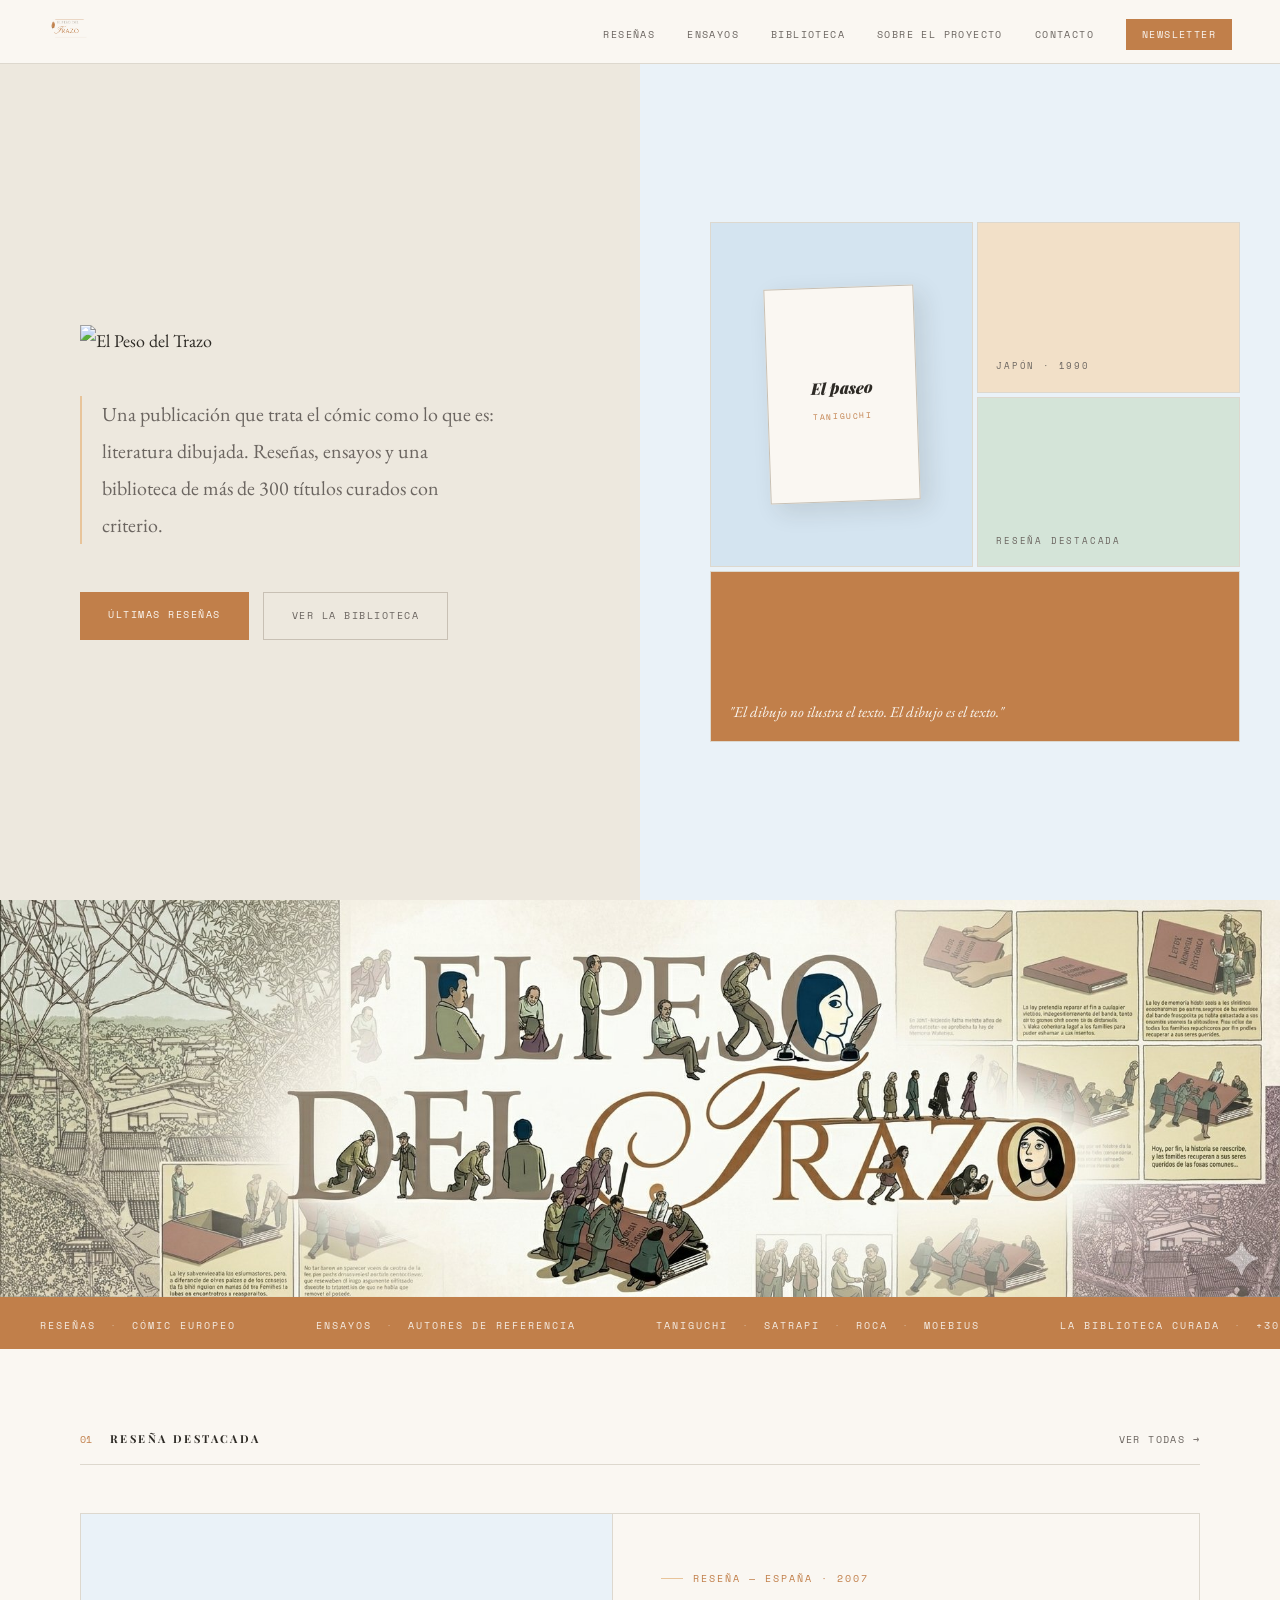
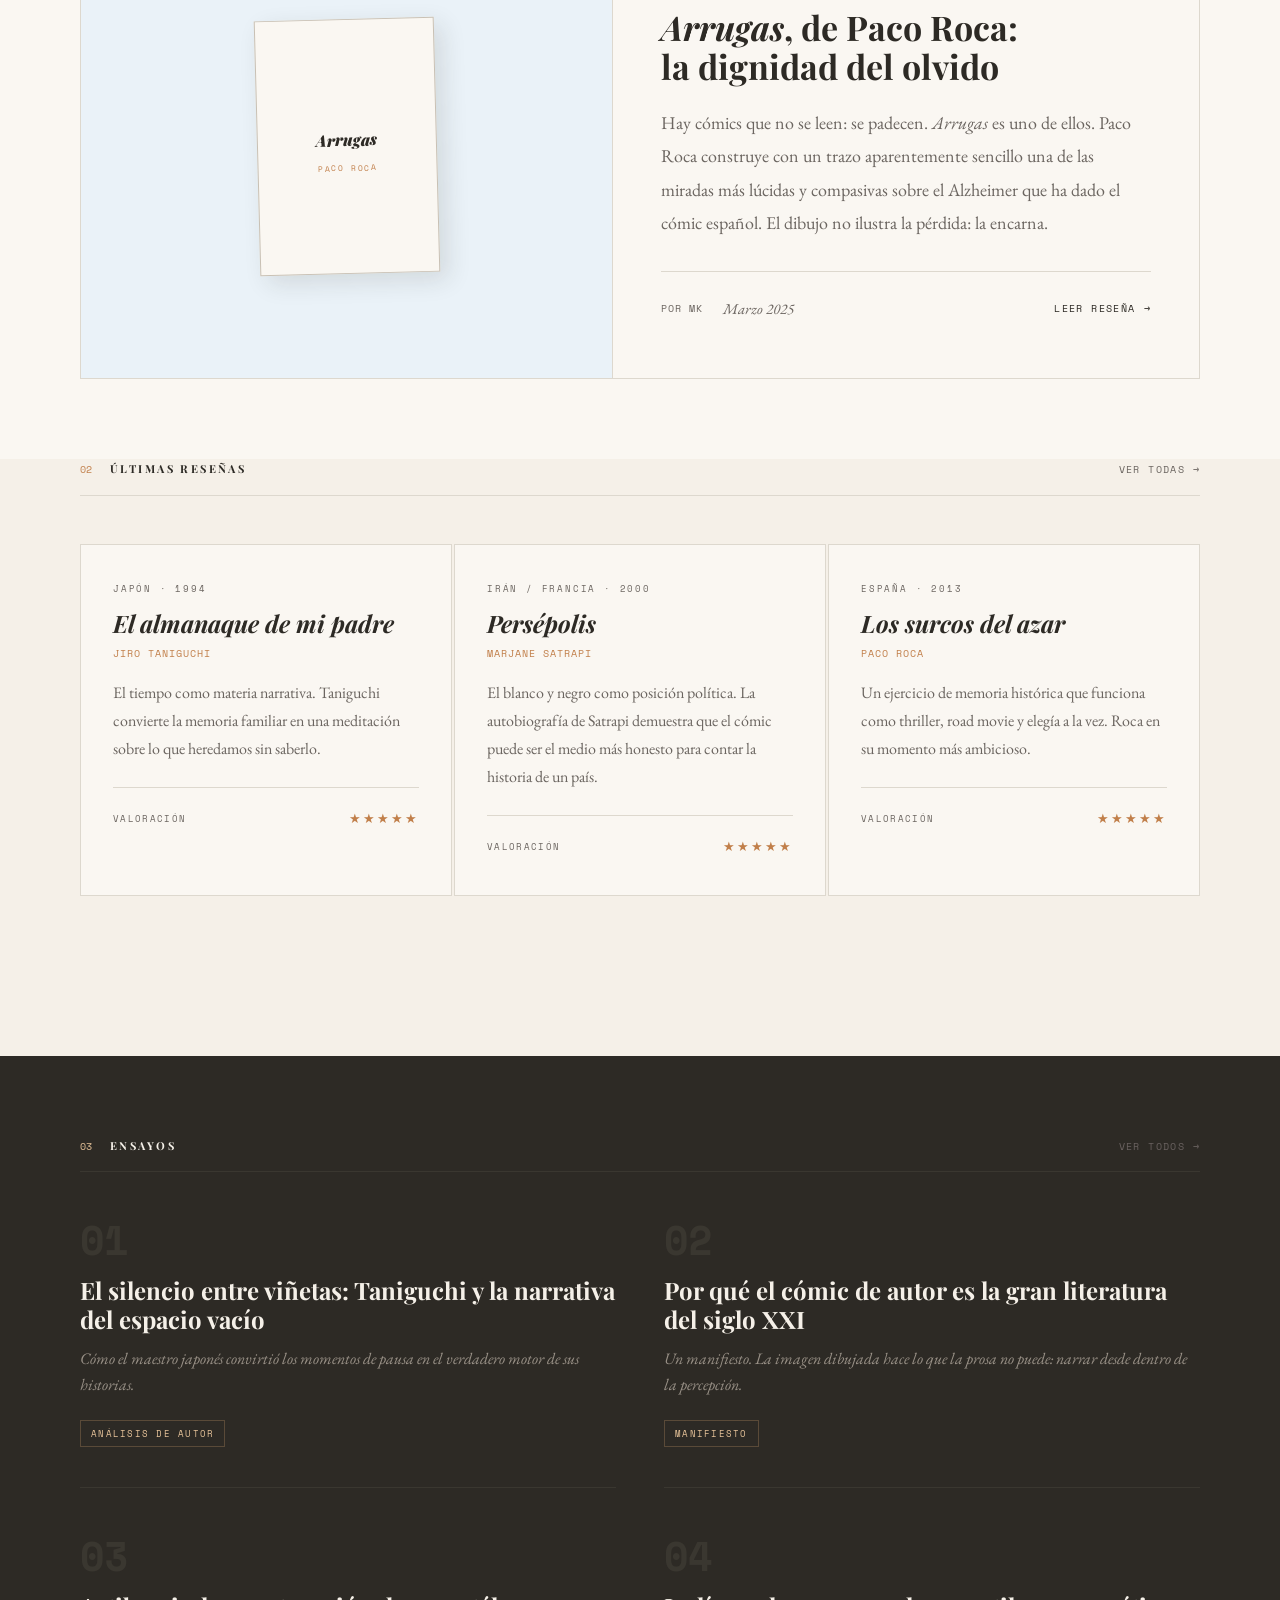
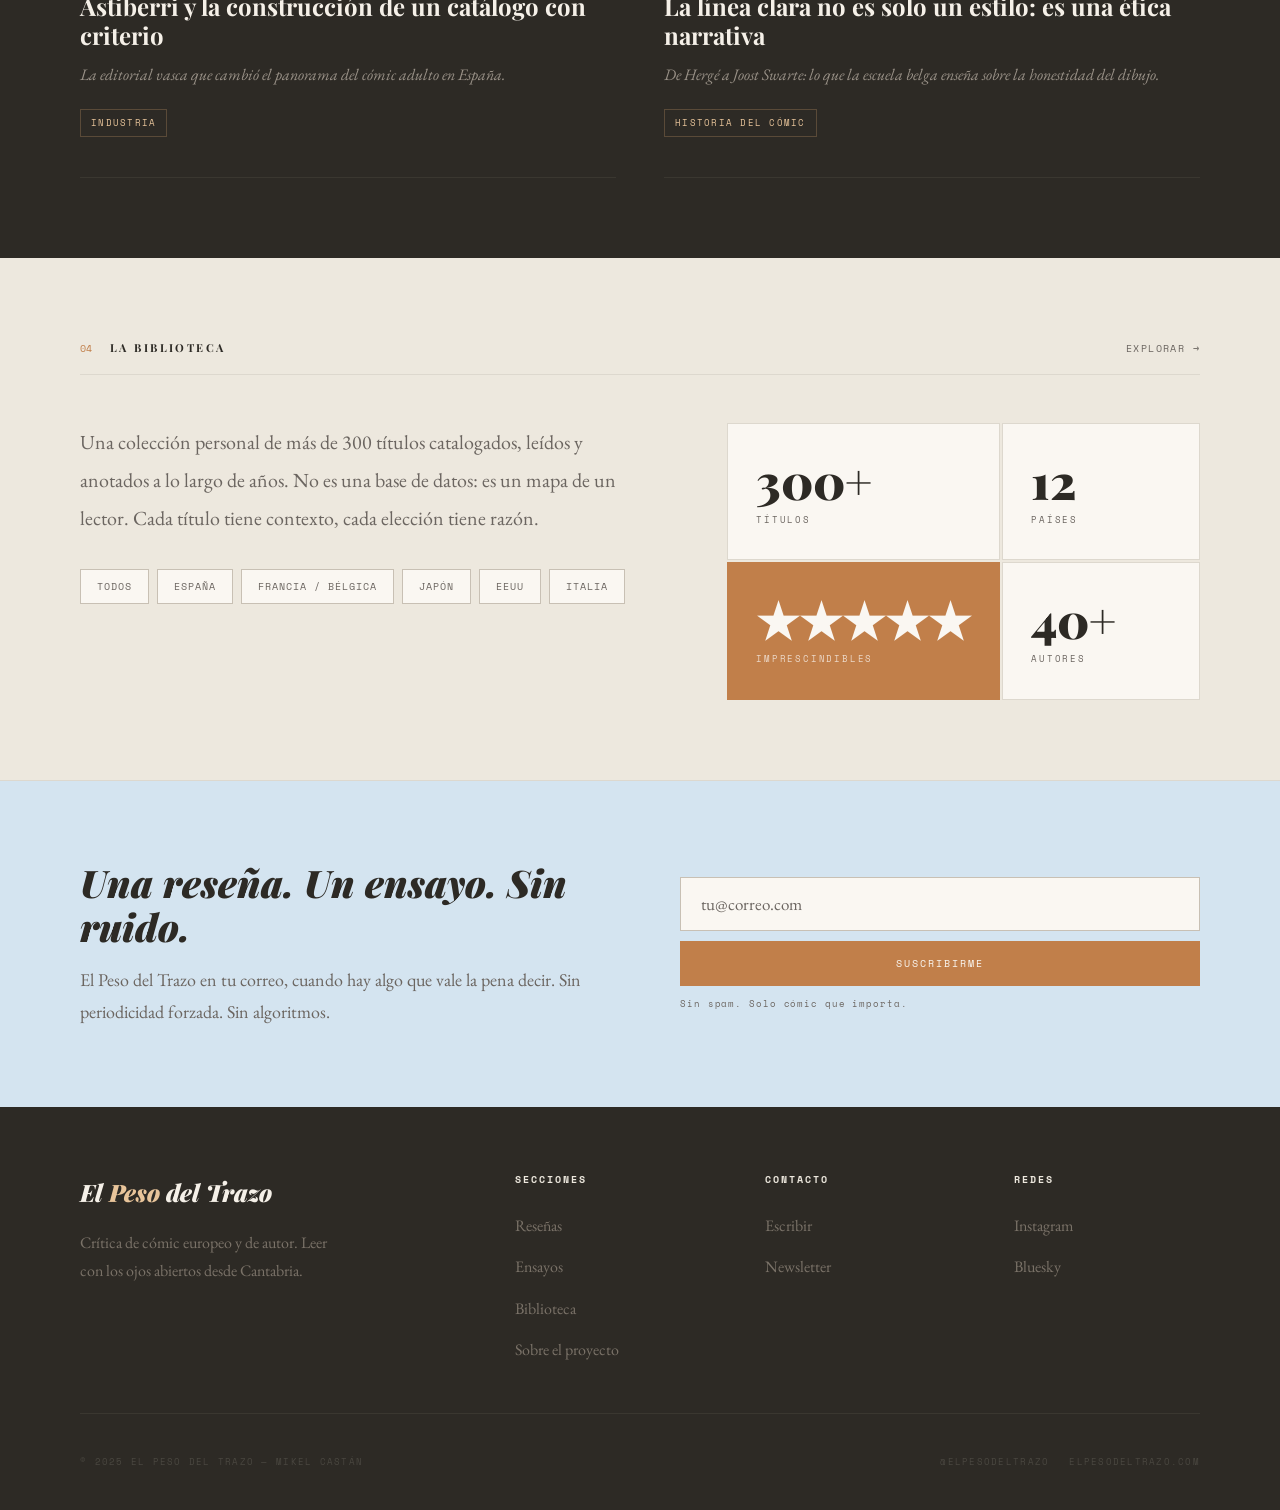
==== index.html @ f24b28ee "Update index.html" ====
<!DOCTYPE html>
<html lang="es">
<head>
<meta charset="UTF-8">
<meta name="viewport" content="width=device-width, initial-scale=1.0">
<meta name="description" content="Reseñas y ensayos sobre cómic europeo y de autor.">
<title>El Peso del Trazo — Crítica de cómic europeo y de autor</title>
<link rel="stylesheet" href="base.css">
<style>
  .hero { min-height:100vh; background:var(--fondo-alt); display:grid; grid-template-columns:1.1fr 1fr; padding-top:64px; position:relative; overflow:hidden; }
  .hero::after { content:''; position:absolute; top:0; right:0; width:50%; height:100%; background:var(--azul-palido); z-index:0; }
  .hero-left { display:flex; flex-direction:column; justify-content:center; padding:80px 64px 80px 80px; position:relative; z-index:2; }
  .hero-logo { max-width:480px; width:90%; margin-bottom:40px; display:block; }
  .hero-tagline { font-family:'EB Garamond',Georgia,serif; font-size:20px; color:var(--texto-suave); max-width:420px; line-height:1.85; border-left:2px solid var(--acento-claro); padding-left:20px; margin-bottom:48px; }
  .hero-cta { display:flex; gap:14px; flex-wrap:wrap; }
  .hero-right { position:relative; z-index:1; display:flex; align-items:center; justify-content:center; padding:60px 40px; }
  .comic-grid { display:grid; grid-template-columns:1fr 1fr; grid-template-rows:1fr 1fr 1fr; gap:4px; width:100%; height:100%; max-height:520px; }
  .panel { background:var(--crema); border:1px solid var(--borde); display:flex; align-items:flex-end; padding:18px; overflow:hidden; }
  .panel:nth-child(1) { grid-row:span 2; background:var(--azul-claro); display:flex; align-items:center; justify-content:center; }
  .panel:nth-child(2) { background:#f2e0c8; }
  .panel:nth-child(3) { background:#d4e4d8; }
  .panel:nth-child(4) { grid-column:span 2; background:var(--acento); }
  .panel-label { font-family:'Space Mono',monospace; font-size:9px; letter-spacing:0.2em; text-transform:uppercase; color:var(--texto-suave); }
  .panel-quote { font-family:'EB Garamond',serif; font-size:15px; font-style:italic; color:var(--crema); line-height:1.5; }
  .cover-mockup { width:150px; height:215px; background:var(--crema); border:1px solid var(--borde-fuerte); display:flex; flex-direction:column; align-items:center; justify-content:center; box-shadow:8px 8px 24px rgba(45,42,37,0.12); transform:rotate(-2deg); }
  .cover-title-mock { font-family:'Playfair Display',serif; font-size:16px; font-weight:900; font-style:italic; color:var(--texto); text-align:center; padding:12px; line-height:1.2; }
  .cover-author-mock { font-family:'Space Mono',monospace; font-size:8px; letter-spacing:0.2em; text-transform:uppercase; color:var(--acento); }
  .ticker { background:var(--acento); padding:10px 0; overflow:hidden; white-space:nowrap; }
  .ticker-inner { display:inline-flex; animation:ticker 30s linear infinite; }
  .ticker-item { font-family:'Space Mono',monospace; font-size:10px; letter-spacing:0.2em; text-transform:uppercase; color:var(--crema); padding:0 40px; opacity:0.92; }
  .ticker-sep { color:rgba(255,255,255,0.45); padding:0 6px; }
  @keyframes ticker { from{transform:translateX(0)} to{transform:translateX(-50%)} }
  .featured { background:var(--crema); padding:80px; }
  .section-header { display:flex; align-items:baseline; gap:18px; margin-bottom:48px; border-bottom:1px solid var(--borde); padding-bottom:16px; }
  .section-title { font-family:'Playfair Display',Georgia,serif; font-size:11px; font-weight:700; letter-spacing:0.22em; text-transform:uppercase; color:var(--texto); }
  .section-number { font-family:'Space Mono',monospace; font-size:10px; color:var(--acento); }
  .section-ver-todo { margin-left:auto; font-family:'Space Mono',monospace; font-size:10px; letter-spacing:0.14em; text-transform:uppercase; color:var(--texto-suave); text-decoration:none; transition:color 0.2s; }
  .section-ver-todo:hover { color:var(--acento); }
  .featured-article { display:grid; grid-template-columns:1fr 1.1fr; border:1px solid var(--borde); }
  .featured-image { background:var(--azul-palido); min-height:440px; display:flex; align-items:center; justify-content:center; border-right:1px solid var(--borde); }
  .featured-content { padding:56px 48px; display:flex; flex-direction:column; justify-content:center; }
  .article-category { font-family:'Space Mono',monospace; font-size:10px; letter-spacing:0.2em; text-transform:uppercase; color:var(--acento); margin-bottom:20px; display:flex; align-items:center; gap:10px; }
  .article-category::before { content:''; display:block; width:22px; height:1px; background:var(--acento-claro); }
  .article-title { font-family:'Playfair Display',Georgia,serif; font-size:34px; font-weight:700; line-height:1.15; color:var(--texto); margin-bottom:20px; }
  .article-title em { font-style:italic; }
  .article-excerpt { font-family:'EB Garamond',Georgia,serif; font-size:18px; line-height:1.85; color:var(--texto-suave); margin-bottom:32px; }
  .article-meta { display:flex; align-items:center; gap:20px; padding-top:24px; border-top:1px solid var(--borde); }
  .article-meta-author { font-family:'Space Mono',monospace; font-size:10px; letter-spacing:0.1em; text-transform:uppercase; color:var(--texto-suave); }
  .article-meta-date { font-family:'EB Garamond',Georgia,serif; font-size:15px; font-style:italic; color:var(--texto-suave); }
  .read-link { margin-left:auto; font-family:'Space Mono',monospace; font-size:10px; letter-spacing:0.14em; text-transform:uppercase; color:var(--texto); text-decoration:none; display:flex; align-items:center; gap:8px; transition:gap 0.2s,color 0.2s; }
  .read-link:hover { gap:14px; color:var(--acento); }
  .read-link::after { content:'→'; }
  .ultimas { background:var(--fondo); padding:0 80px 80px; }
  .resenas-grid { display:grid; grid-template-columns:repeat(3,1fr); gap:2px; }
  .resena-card { background:var(--crema); padding:36px 32px; text-decoration:none; color:inherit; display:block; border:1px solid var(--borde); transition:background 0.2s; position:relative; }
  .resena-card:hover { background:var(--azul-palido); }
  .resena-card::after { content:'→'; position:absolute; top:36px; right:32px; font-size:18px; color:var(--acento); opacity:0; transition:opacity 0.2s,transform 0.2s; transform:translateX(-4px); }
  .resena-card:hover::after { opacity:1; transform:translateX(0); }
  .resena-pais { font-family:'Space Mono',monospace; font-size:9px; letter-spacing:0.2em; text-transform:uppercase; color:var(--texto-suave); margin-bottom:12px; }
  .resena-titulo { font-family:'Playfair Display',Georgia,serif; font-size:24px; font-weight:700; font-style:italic; line-height:1.2; color:var(--texto); margin-bottom:8px; }
  .resena-autor { font-family:'Space Mono',monospace; font-size:10px; letter-spacing:0.1em; color:var(--acento); text-transform:uppercase; margin-bottom:16px; }
  .resena-extracto { font-family:'EB Garamond',Georgia,serif; font-size:16px; line-height:1.75; color:var(--texto-suave); margin-bottom:24px; }
  .resena-footer { display:flex; align-items:center; justify-content:space-between; padding-top:20px; border-top:1px solid var(--borde); }
  .resena-valoracion { font-family:'Space Mono',monospace; font-size:9px; letter-spacing:0.15em; text-transform:uppercase; color:var(--texto-suave); }
  .resena-stars { color:var(--acento); font-size:13px; letter-spacing:2px; }
  .ensayos-home { background:var(--fondo-oscuro); padding:80px; }
  .ensayos-home .section-title { color:var(--fondo); }
  .ensayos-home .section-number { color:var(--acento-claro); }
  .ensayos-home .section-header { border-color:#3a3730; }
  .ensayos-home .section-ver-todo { color:#6a6260; }
  .ensayos-home .section-ver-todo:hover { color:var(--acento-claro); }
  .ensayos-home-list { display:grid; grid-template-columns:1fr 1fr; gap:48px; }
  .ensayo-home-item { padding-bottom:40px; border-bottom:1px solid #3a3730; text-decoration:none; display:block; transition:border-color 0.2s; }
  .ensayo-home-item:hover { border-color:var(--acento-claro); }
  .ensayo-home-num { font-family:'Space Mono',monospace; font-size:40px; font-weight:700; color:#3a3730; line-height:1; margin-bottom:16px; }
  .ensayo-home-titulo { font-family:'Playfair Display',Georgia,serif; font-size:24px; font-weight:700; line-height:1.2; color:var(--fondo); margin-bottom:12px; }
  .ensayo-home-subtitulo { font-family:'EB Garamond',Georgia,serif; font-size:16px; font-style:italic; color:#9a9288; line-height:1.65; margin-bottom:16px; }
  .ensayo-home-tag { font-family:'Space Mono',monospace; font-size:9px; letter-spacing:0.14em; text-transform:uppercase; color:var(--acento-claro); padding:5px 10px; border:1px solid #5a4a38; display:inline-block; }
  .biblioteca-home { background:var(--fondo-alt); padding:80px; }
  .biblioteca-home-grid { display:grid; grid-template-columns:1.2fr 1fr; gap:80px; align-items:start; }
  .biblioteca-home-texto { font-size:20px; line-height:1.9; color:var(--texto-suave); margin-bottom:32px; }
  .stats-grid { display:grid; grid-template-columns:1fr 1fr; gap:2px; }
  .stat-box { background:var(--crema); border:1px solid var(--borde); padding:32px 28px; }
  .stat-box.acento { background:var(--acento); border-color:var(--acento); }
  .stat-num { font-family:'Playfair Display',Georgia,serif; font-size:48px; font-weight:900; line-height:1; color:var(--texto); margin-bottom:8px; }
  .stat-box.acento .stat-num { color:var(--crema); }
  .stat-label { font-family:'Space Mono',monospace; font-size:9px; letter-spacing:0.2em; text-transform:uppercase; color:var(--texto-suave); }
  .stat-box.acento .stat-label { color:rgba(255,255,255,0.7); }
  .paises-list { display:flex; flex-wrap:wrap; gap:8px; margin-top:28px; }
  .pais-tag { font-family:'Space Mono',monospace; font-size:10px; letter-spacing:0.1em; text-transform:uppercase; padding:8px 16px; border:1px solid var(--borde-fuerte); color:var(--texto-suave); background:var(--crema); text-decoration:none; transition:all 0.2s; }
  .pais-tag:hover { background:var(--acento); color:var(--crema); border-color:var(--acento); }
  .newsletter { background:var(--azul-claro); padding:80px; display:grid; grid-template-columns:1fr 1fr; align-items:center; gap:80px; border-top:1px solid var(--borde); }
  .newsletter-text h2 { font-family:'Playfair Display',Georgia,serif; font-size:38px; font-weight:900; font-style:italic; color:var(--texto); line-height:1.15; margin-bottom:16px; }
  .newsletter-text p { font-family:'EB Garamond',Georgia,serif; font-size:18px; color:var(--texto-suave); line-height:1.75; }
  .newsletter-form { display:flex; flex-direction:column; gap:10px; }
  .newsletter-form input { font-family:'EB Garamond',Georgia,serif; font-size:17px; padding:15px 20px; background:var(--crema); border:1px solid var(--borde-fuerte); color:var(--texto); outline:none; transition:border-color 0.2s; }
  .newsletter-form input::placeholder { color:var(--texto-suave); }
  .newsletter-form input:focus { border-color:var(--acento); }
  .newsletter-form button { font-family:'Space Mono',monospace; font-size:10px; letter-spacing:0.2em; text-transform:uppercase; padding:15px; background:var(--acento); color:var(--crema); border:none; cursor:pointer; transition:background 0.2s; }
  .newsletter-form button:hover { background:#a86c38; }
  .newsletter-nota { font-family:'Space Mono',monospace; font-size:9px; letter-spacing:0.1em; color:var(--texto-suave); }
  @keyframes fadeUp { from{opacity:0;transform:translateY(20px)} to{opacity:1;transform:translateY(0)} }
  .hero-left > * { animation:fadeUp 0.7s ease forwards; opacity:0; }
  .hero-left > *:nth-child(1) { animation-delay:0.1s; }
  .hero-left > *:nth-child(2) { animation-delay:0.3s; }
  .hero-left > *:nth-child(3) { animation-delay:0.5s; }
  @media(max-width:900px) {
    .hero{grid-template-columns:1fr} .hero::after{display:none} .hero-right{display:none}
    .hero-left{padding:60px 24px} .featured{padding:48px 24px}
    .featured-article{grid-template-columns:1fr} .ultimas{padding:0 24px 64px}
    .resenas-grid{grid-template-columns:1fr} .ensayos-home{padding:64px 24px}
    .ensayos-home-list{grid-template-columns:1fr;gap:32px} .biblioteca-home{padding:64px 24px}
    .biblioteca-home-grid{grid-template-columns:1fr;gap:40px}
    .newsletter{grid-template-columns:1fr;padding:48px 24px;gap:40px}
  }
</style>
</head>
<body>

<nav>
  <a href="index.html" class="nav-logo"><img src="logo.png" alt="El Peso del Trazo"></a>
  <ul class="nav-links">
    <li><a href="resenas.html">Reseñas</a></li>
    <li><a href="ensayos.html">Ensayos</a></li>
    <li><a href="biblioteca.html">Biblioteca</a></li>
    <li><a href="sobre.html">Sobre el proyecto</a></li>
    <li><a href="contacto.html">Contacto</a></li>
    <li><a href="newsletter.html" class="nav-cta">Newsletter</a></li>
  </ul>
</nav>

<section class="hero">
  <div class="hero-left">
    <img src="logo_fondooscuro.png" alt="El Peso del Trazo" class="hero-logo">
    <p class="hero-tagline">Una publicación que trata el cómic como lo que es: literatura dibujada. Reseñas, ensayos y una biblioteca de más de 300 títulos curados con criterio.</p>
    <div class="hero-cta">
      <a href="resenas.html" class="btn-primary">Últimas reseñas</a>
      <a href="biblioteca.html" class="btn-secondary">Ver la biblioteca</a>
    </div>
  </div>
  <div class="hero-right">
    <div class="comic-grid">
      <div class="panel"><div class="cover-mockup"><div class="cover-title-mock">El paseo</div><div class="cover-author-mock">Taniguchi</div></div></div>
      <div class="panel"><div class="panel-label">Japón · 1990</div></div>
      <div class="panel"><div class="panel-label">Reseña destacada</div></div>
      <div class="panel"><div class="panel-quote">"El dibujo no ilustra el texto. El dibujo es el texto."</div></div>
    </div>
  </div>
</section>

<!-- BANNER PANORÁMICO -->
<div class="banner-global">
  <img src="banner.png" alt="El Peso del Trazo — Cómic europeo y de autor">
</div>

<div class="ticker">
  <div class="ticker-inner">
    <span class="ticker-item">Reseñas <span class="ticker-sep">·</span> Cómic europeo</span>
    <span class="ticker-item">Ensayos <span class="ticker-sep">·</span> Autores de referencia</span>
    <span class="ticker-item">Taniguchi <span class="ticker-sep">·</span> Satrapi <span class="ticker-sep">·</span> Roca <span class="ticker-sep">·</span> Moebius</span>
    <span class="ticker-item">La biblioteca curada <span class="ticker-sep">·</span> +300 títulos</span>
    <span class="ticker-item">Reseñas <span class="ticker-sep">·</span> Cómic europeo</span>
    <span class="ticker-item">Ensayos <span class="ticker-sep">·</span> Autores de referencia</span>
    <span class="ticker-item">Taniguchi <span class="ticker-sep">·</span> Satrapi <span class="ticker-sep">·</span> Roca <span class="ticker-sep">·</span> Moebius</span>
    <span class="ticker-item">La biblioteca curada <span class="ticker-sep">·</span> +300 títulos</span>
  </div>
</div>

<section class="featured">
  <div class="section-header">
    <span class="section-number">01</span>
    <h2 class="section-title">Reseña destacada</h2>
    <a href="resenas.html" class="section-ver-todo">Ver todas →</a>
  </div>
  <div class="featured-article">
    <div class="featured-image">
      <div class="cover-mockup" style="width:180px;height:255px;transform:rotate(-1.5deg)">
        <div class="cover-title-mock">Arrugas</div>
        <div class="cover-author-mock">Paco Roca</div>
      </div>
    </div>
    <div class="featured-content">
      <div class="article-category">Reseña — España · 2007</div>
      <h2 class="article-title"><em>Arrugas</em>, de Paco Roca:<br>la dignidad del olvido</h2>
      <p class="article-excerpt">Hay cómics que no se leen: se padecen. <em>Arrugas</em> es uno de ellos. Paco Roca construye con un trazo aparentemente sencillo una de las miradas más lúcidas y compasivas sobre el Alzheimer que ha dado el cómic español. El dibujo no ilustra la pérdida: la encarna.</p>
      <div class="article-meta">
        <span class="article-meta-author">Por MK</span>
        <span class="article-meta-date">Marzo 2025</span>
        <a href="resena-arrugas.html" class="read-link">Leer reseña</a>
      </div>
    </div>
  </div>
</section>

<section class="ultimas">
  <div class="section-header">
    <span class="section-number">02</span>
    <h2 class="section-title">Últimas reseñas</h2>
    <a href="resenas.html" class="section-ver-todo">Ver todas →</a>
  </div>
  <div class="resenas-grid">
    <a href="resenas.html" class="resena-card">
      <div class="resena-pais">Japón · 1994</div>
      <h3 class="resena-titulo">El almanaque de mi padre</h3>
      <div class="resena-autor">Jiro Taniguchi</div>
      <p class="resena-extracto">El tiempo como materia narrativa. Taniguchi convierte la memoria familiar en una meditación sobre lo que heredamos sin saberlo.</p>
      <div class="resena-footer"><span class="resena-valoracion">Valoración</span><span class="resena-stars">★★★★★</span></div>
    </a>
    <a href="resenas.html" class="resena-card">
      <div class="resena-pais">Irán / Francia · 2000</div>
      <h3 class="resena-titulo">Persépolis</h3>
      <div class="resena-autor">Marjane Satrapi</div>
      <p class="resena-extracto">El blanco y negro como posición política. La autobiografía de Satrapi demuestra que el cómic puede ser el medio más honesto para contar la historia de un país.</p>
      <div class="resena-footer"><span class="resena-valoracion">Valoración</span><span class="resena-stars">★★★★★</span></div>
    </a>
    <a href="resenas.html" class="resena-card">
      <div class="resena-pais">España · 2013</div>
      <h3 class="resena-titulo">Los surcos del azar</h3>
      <div class="resena-autor">Paco Roca</div>
      <p class="resena-extracto">Un ejercicio de memoria histórica que funciona como thriller, road movie y elegía a la vez. Roca en su momento más ambicioso.</p>
      <div class="resena-footer"><span class="resena-valoracion">Valoración</span><span class="resena-stars">★★★★★</span></div>
    </a>
  </div>
</section>

<section class="ensayos-home">
  <div class="section-header">
    <span class="section-number">03</span>
    <h2 class="section-title">Ensayos</h2>
    <a href="ensayos.html" class="section-ver-todo">Ver todos →</a>
  </div>
  <div class="ensayos-home-list">
    <a href="ensayos.html" class="ensayo-home-item">
      <div class="ensayo-home-num">01</div>
      <h3 class="ensayo-home-titulo">El silencio entre viñetas: Taniguchi y la narrativa del espacio vacío</h3>
      <p class="ensayo-home-subtitulo">Cómo el maestro japonés convirtió los momentos de pausa en el verdadero motor de sus historias.</p>
      <span class="ensayo-home-tag">Análisis de autor</span>
    </a>
    <a href="ensayos.html" class="ensayo-home-item">
      <div class="ensayo-home-num">02</div>
      <h3 class="ensayo-home-titulo">Por qué el cómic de autor es la gran literatura del siglo XXI</h3>
      <p class="ensayo-home-subtitulo">Un manifiesto. La imagen dibujada hace lo que la prosa no puede: narrar desde dentro de la percepción.</p>
      <span class="ensayo-home-tag">Manifiesto</span>
    </a>
    <a href="ensayos.html" class="ensayo-home-item">
      <div class="ensayo-home-num">03</div>
      <h3 class="ensayo-home-titulo">Astiberri y la construcción de un catálogo con criterio</h3>
      <p class="ensayo-home-subtitulo">La editorial vasca que cambió el panorama del cómic adulto en España.</p>
      <span class="ensayo-home-tag">Industria</span>
    </a>
    <a href="ensayos.html" class="ensayo-home-item">
      <div class="ensayo-home-num">04</div>
      <h3 class="ensayo-home-titulo">La línea clara no es solo un estilo: es una ética narrativa</h3>
      <p class="ensayo-home-subtitulo">De Hergé a Joost Swarte: lo que la escuela belga enseña sobre la honestidad del dibujo.</p>
      <span class="ensayo-home-tag">Historia del cómic</span>
    </a>
  </div>
</section>

<section class="biblioteca-home">
  <div class="section-header">
    <span class="section-number">04</span>
    <h2 class="section-title">La Biblioteca</h2>
    <a href="biblioteca.html" class="section-ver-todo">Explorar →</a>
  </div>
  <div class="biblioteca-home-grid">
    <div>
      <p class="biblioteca-home-texto">Una colección personal de más de 300 títulos catalogados, leídos y anotados a lo largo de años. No es una base de datos: es un mapa de un lector. Cada título tiene contexto, cada elección tiene razón.</p>
      <div class="paises-list">
        <a href="biblioteca.html" class="pais-tag">Todos</a>
        <a href="biblioteca.html" class="pais-tag">España</a>
        <a href="biblioteca.html" class="pais-tag">Francia / Bélgica</a>
        <a href="biblioteca.html" class="pais-tag">Japón</a>
        <a href="biblioteca.html" class="pais-tag">EEUU</a>
        <a href="biblioteca.html" class="pais-tag">Italia</a>
      </div>
    </div>
    <div class="stats-grid">
      <div class="stat-box"><div class="stat-num">300+</div><div class="stat-label">Títulos</div></div>
      <div class="stat-box"><div class="stat-num">12</div><div class="stat-label">Países</div></div>
      <div class="stat-box acento"><div class="stat-num">★★★★★</div><div class="stat-label">Imprescindibles</div></div>
      <div class="stat-box"><div class="stat-num">40+</div><div class="stat-label">Autores</div></div>
    </div>
  </div>
</section>

<div class="newsletter">
  <div class="newsletter-text">
    <h2>Una reseña. Un ensayo. Sin ruido.</h2>
    <p>El Peso del Trazo en tu correo, cuando hay algo que vale la pena decir. Sin periodicidad forzada. Sin algoritmos.</p>
  </div>
  <div class="newsletter-form">
    <input type="email" placeholder="tu@correo.com">
    <button type="submit">Suscribirme</button>
    <span class="newsletter-nota">Sin spam. Solo cómic que importa.</span>
  </div>
</div>

<footer>
  <div class="footer-top">
    <div>
      <div class="footer-logo">El <span>Peso</span> del Trazo</div>
      <p class="footer-desc">Crítica de cómic europeo y de autor. Leer con los ojos abiertos desde Cantabria.</p>
    </div>
    <div class="footer-col">
      <h4>Secciones</h4>
      <ul>
        <li><a href="resenas.html">Reseñas</a></li>
        <li><a href="ensayos.html">Ensayos</a></li>
        <li><a href="biblioteca.html">Biblioteca</a></li>
        <li><a href="sobre.html">Sobre el proyecto</a></li>
      </ul>
    </div>
    <div class="footer-col">
      <h4>Contacto</h4>
      <ul>
        <li><a href="contacto.html">Escribir</a></li>
        <li><a href="newsletter.html">Newsletter</a></li>
      </ul>
    </div>
    <div class="footer-col">
      <h4>Redes</h4>
      <ul>
        <li><a href="#">Instagram</a></li>
        <li><a href="#">Bluesky</a></li>
      </ul>
    </div>
  </div>
  <div class="footer-bottom">
    <span class="footer-copy">© 2025 El Peso del Trazo — Mikel Castán</span>
    <div class="footer-redes">
      <a href="#">@elpesodeltrazo</a>
      <a href="#">elpesodeltrazo.com</a>
    </div>
  </div>
</footer>

<script>
  const obs = new IntersectionObserver(entries => {
    entries.forEach(e => { if(e.isIntersecting){e.target.style.opacity='1';e.target.style.transform='translateY(0)';} });
  }, {threshold:0.1});
  document.querySelectorAll('.resena-card,.ensayo-home-item,.stat-box').forEach(el => {
    el.style.opacity='0'; el.style.transform='translateY(14px)';
    el.style.transition='opacity 0.5s ease,transform 0.5s ease';
    obs.observe(el);
  });
</script>
</body>
</html>
---- base.css ----
/* ── BASE.CSS — El Peso del Trazo ── */
@import url('https://fonts.googleapis.com/css2?family=Playfair+Display:ital,wght@0,400;0,700;0,900;1,400;1,700&family=EB+Garamond:ital,wght@0,400;0,500;1,400&family=Space+Mono:wght@400;700&display=swap');

:root {
  --fondo:        #f5f0e8;
  --fondo-alt:    #ede8de;
  --fondo-oscuro: #2d2a25;
  --crema:        #faf7f2;
  --texto:        #2d2a25;
  --texto-suave:  #6b6560;
  --acento:       #c17f4a;
  --acento-claro: #e8c49a;
  --azul-palido:  #eaf2f8;
  --azul-claro:   #d4e4f0;
  --borde:        #ddd8ce;
  --borde-fuerte: #c8c0b4;
}

* { margin: 0; padding: 0; box-sizing: border-box; }
html { scroll-behavior: smooth; }

body {
  background: var(--fondo);
  color: var(--texto);
  font-family: 'EB Garamond', Georgia, serif;
  font-size: 18px;
  line-height: 1.75;
  overflow-x: hidden;
}

/* ── NAV ── */
nav {
  position: fixed;
  top: 0; left: 0; right: 0;
  z-index: 100;
  background: var(--crema);
  border-bottom: 1px solid var(--borde);
  display: flex;
  align-items: center;
  justify-content: space-between;
  padding: 0 48px;
  height: 64px;
}

.nav-logo img { height: 40px; display: block; }

.nav-links {
  display: flex;
  gap: 32px;
  list-style: none;
  align-items: center;
}

.nav-links a {
  font-family: 'Space Mono', monospace;
  font-size: 10px;
  letter-spacing: 0.14em;
  text-transform: uppercase;
  color: var(--texto-suave);
  text-decoration: none;
  transition: color 0.2s;
}

.nav-links a:hover { color: var(--acento); }

.nav-links a.nav-cta {
  background: var(--acento);
  color: var(--crema);
  padding: 8px 16px;
  transition: background 0.2s;
}

.nav-links a.nav-cta:hover { background: #a86c38; color: var(--crema); }

/* ── BANNER GLOBAL ── */
/* ── BANNER GLOBAL ── */
.banner-global-OLD {
  width: 100%;
  height: 220px;
  overflow: hidden;
  position: relative;
  display: block;
}

.banner-global img {
  width: 100%;
  height: 100%;
  object-fit: cover;
  object-position: center 30%;
  display: block;
}

/* ── BANNER PANORÁMICO ── */
.site-banner {
  width: 100%;
  height: 220px;
  overflow: hidden;
  position: relative;
  margin-top: 64px;
}

.site-banner img {
  width: 100%;
  height: 100%;
  object-fit: cover;
  object-position: center 30%;
  display: block;
}

.site-banner::after {
  content: '';
  position: absolute;
  inset: 0;
  background: linear-gradient(
    to bottom,
    transparent 50%,
    rgba(45, 42, 37, 0.08) 100%
  );
  pointer-events: none;
}

@media (max-width: 900px) {
  .site-banner { height: 130px; }
}

/* ── PAGE HEADER ── */
.page-header {
  padding: 120px 80px 64px;
  background: var(--fondo-alt);
  border-bottom: 1px solid var(--borde);
}

.page-header-eyebrow {
  font-family: 'Space Mono', monospace;
  font-size: 10px;
  letter-spacing: 0.25em;
  text-transform: uppercase;
  color: var(--acento);
  margin-bottom: 16px;
  display: flex;
  align-items: center;
  gap: 12px;
}

.page-header-eyebrow::before {
  content: '';
  display: block;
  width: 28px;
  height: 1px;
  background: var(--acento);
}

.page-header h1 {
  font-family: 'Playfair Display', Georgia, serif;
  font-size: clamp(42px, 5vw, 72px);
  font-weight: 900;
  line-height: 1.05;
  color: var(--texto);
  margin-bottom: 16px;
}

.page-header h1 em { font-style: italic; color: var(--acento); }

.page-header p {
  font-family: 'EB Garamond', Georgia, serif;
  font-size: 20px;
  color: var(--texto-suave);
  max-width: 600px;
  line-height: 1.8;
}

/* ── CONTENIDO PRINCIPAL ── */
.main-content { padding: 80px; }

/* ── SECCIÓN HEADER ── */
.section-header {
  display: flex;
  align-items: baseline;
  gap: 18px;
  margin-bottom: 48px;
  border-bottom: 1px solid var(--borde);
  padding-bottom: 16px;
}

.section-title {
  font-family: 'Playfair Display', Georgia, serif;
  font-size: 11px;
  font-weight: 700;
  letter-spacing: 0.22em;
  text-transform: uppercase;
  color: var(--texto);
}

.section-number {
  font-family: 'Space Mono', monospace;
  font-size: 10px;
  color: var(--acento);
}

/* ── CARDS DE RESEÑAS ── */
.resenas-grid {
  display: grid;
  grid-template-columns: repeat(3, 1fr);
  gap: 2px;
  margin-bottom: 80px;
}

.resena-card {
  background: var(--crema);
  padding: 36px 32px;
  text-decoration: none;
  color: inherit;
  display: block;
  border: 1px solid var(--borde);
  transition: background 0.2s;
  position: relative;
}

.resena-card:hover { background: var(--azul-palido); }

.resena-card::after {
  content: '→';
  position: absolute;
  top: 36px; right: 32px;
  font-size: 18px;
  color: var(--acento);
  opacity: 0;
  transition: opacity 0.2s, transform 0.2s;
  transform: translateX(-4px);
}

.resena-card:hover::after { opacity: 1; transform: translateX(0); }

.resena-pais {
  font-family: 'Space Mono', monospace;
  font-size: 9px;
  letter-spacing: 0.2em;
  text-transform: uppercase;
  color: var(--texto-suave);
  margin-bottom: 12px;
}

.resena-titulo {
  font-family: 'Playfair Display', Georgia, serif;
  font-size: 24px;
  font-weight: 700;
  font-style: italic;
  line-height: 1.2;
  color: var(--texto);
  margin-bottom: 8px;
}

.resena-autor {
  font-family: 'Space Mono', monospace;
  font-size: 10px;
  letter-spacing: 0.1em;
  color: var(--acento);
  text-transform: uppercase;
  margin-bottom: 16px;
}

.resena-extracto {
  font-family: 'EB Garamond', Georgia, serif;
  font-size: 16px;
  line-height: 1.75;
  color: var(--texto-suave);
  margin-bottom: 24px;
}

.resena-footer {
  display: flex;
  align-items: center;
  justify-content: space-between;
  padding-top: 20px;
  border-top: 1px solid var(--borde);
}

.resena-stars { color: var(--acento); font-size: 13px; letter-spacing: 2px; }

.resena-valoracion {
  font-family: 'Space Mono', monospace;
  font-size: 9px;
  letter-spacing: 0.15em;
  text-transform: uppercase;
  color: var(--texto-suave);
}

/* ── BOTONES ── */
.btn-primary {
  font-family: 'Space Mono', monospace;
  font-size: 10px;
  letter-spacing: 0.15em;
  text-transform: uppercase;
  background: var(--acento);
  color: var(--crema);
  padding: 14px 28px;
  text-decoration: none;
  display: inline-block;
  transition: background 0.2s, transform 0.15s;
}

.btn-primary:hover { background: #a86c38; transform: translateY(-1px); }

.btn-secondary {
  font-family: 'Space Mono', monospace;
  font-size: 10px;
  letter-spacing: 0.15em;
  text-transform: uppercase;
  background: transparent;
  color: var(--texto-suave);
  padding: 14px 28px;
  text-decoration: none;
  border: 1px solid var(--borde-fuerte);
  display: inline-block;
  transition: border-color 0.2s, color 0.2s;
}

.btn-secondary:hover { border-color: var(--acento); color: var(--acento); }

/* ── FOOTER ── */
footer {
  background: var(--fondo-oscuro);
  padding: 64px 80px 40px;
}

.footer-top {
  display: grid;
  grid-template-columns: 2fr 1fr 1fr 1fr;
  gap: 64px;
  padding-bottom: 48px;
  border-bottom: 1px solid #3a3730;
  margin-bottom: 40px;
}

.footer-logo {
  font-family: 'Playfair Display', Georgia, serif;
  font-size: 24px;
  font-weight: 900;
  font-style: italic;
  color: var(--fondo);
  margin-bottom: 16px;
}

.footer-logo span { color: var(--acento-claro); }

.footer-desc {
  font-family: 'EB Garamond', Georgia, serif;
  font-size: 16px;
  line-height: 1.75;
  color: #7a7268;
  max-width: 260px;
}

.footer-col h4 {
  font-family: 'Space Mono', monospace;
  font-size: 10px;
  letter-spacing: 0.2em;
  text-transform: uppercase;
  color: var(--fondo-alt);
  margin-bottom: 20px;
}

.footer-col ul { list-style: none; display: flex; flex-direction: column; gap: 10px; }

.footer-col a {
  font-family: 'EB Garamond', Georgia, serif;
  font-size: 16px;
  color: #7a7268;
  text-decoration: none;
  transition: color 0.2s;
}

.footer-col a:hover { color: var(--acento-claro); }

.footer-bottom {
  display: flex;
  justify-content: space-between;
  align-items: center;
}

.footer-copy {
  font-family: 'Space Mono', monospace;
  font-size: 9px;
  letter-spacing: 0.14em;
  color: #4a4740;
  text-transform: uppercase;
}

.footer-redes { display: flex; gap: 20px; }

.footer-redes a {
  font-family: 'Space Mono', monospace;
  font-size: 9px;
  letter-spacing: 0.14em;
  text-transform: uppercase;
  color: #4a4740;
  text-decoration: none;
  transition: color 0.2s;
}

.footer-redes a:hover { color: var(--acento-claro); }

/* ── FILTROS ── */
.filtros {
  display: flex;
  flex-wrap: wrap;
  gap: 8px;
  margin-bottom: 48px;
}

.filtro-tag {
  font-family: 'Space Mono', monospace;
  font-size: 10px;
  letter-spacing: 0.1em;
  text-transform: uppercase;
  padding: 8px 16px;
  border: 1px solid var(--borde-fuerte);
  color: var(--texto-suave);
  cursor: pointer;
  transition: all 0.2s;
  background: var(--crema);
}

.filtro-tag:hover,
.filtro-tag.active {
  background: var(--acento);
  color: var(--crema);
  border-color: var(--acento);
}

/* ── RESPONSIVE ── */
@media (max-width: 900px) {
  nav { padding: 0 20px; }
  .nav-links { display: none; }
  .page-header { padding: 100px 24px 48px; }
  .main-content { padding: 48px 24px; }
  .resenas-grid { grid-template-columns: 1fr; }
  .footer-top { grid-template-columns: 1fr 1fr; gap: 40px; }
}
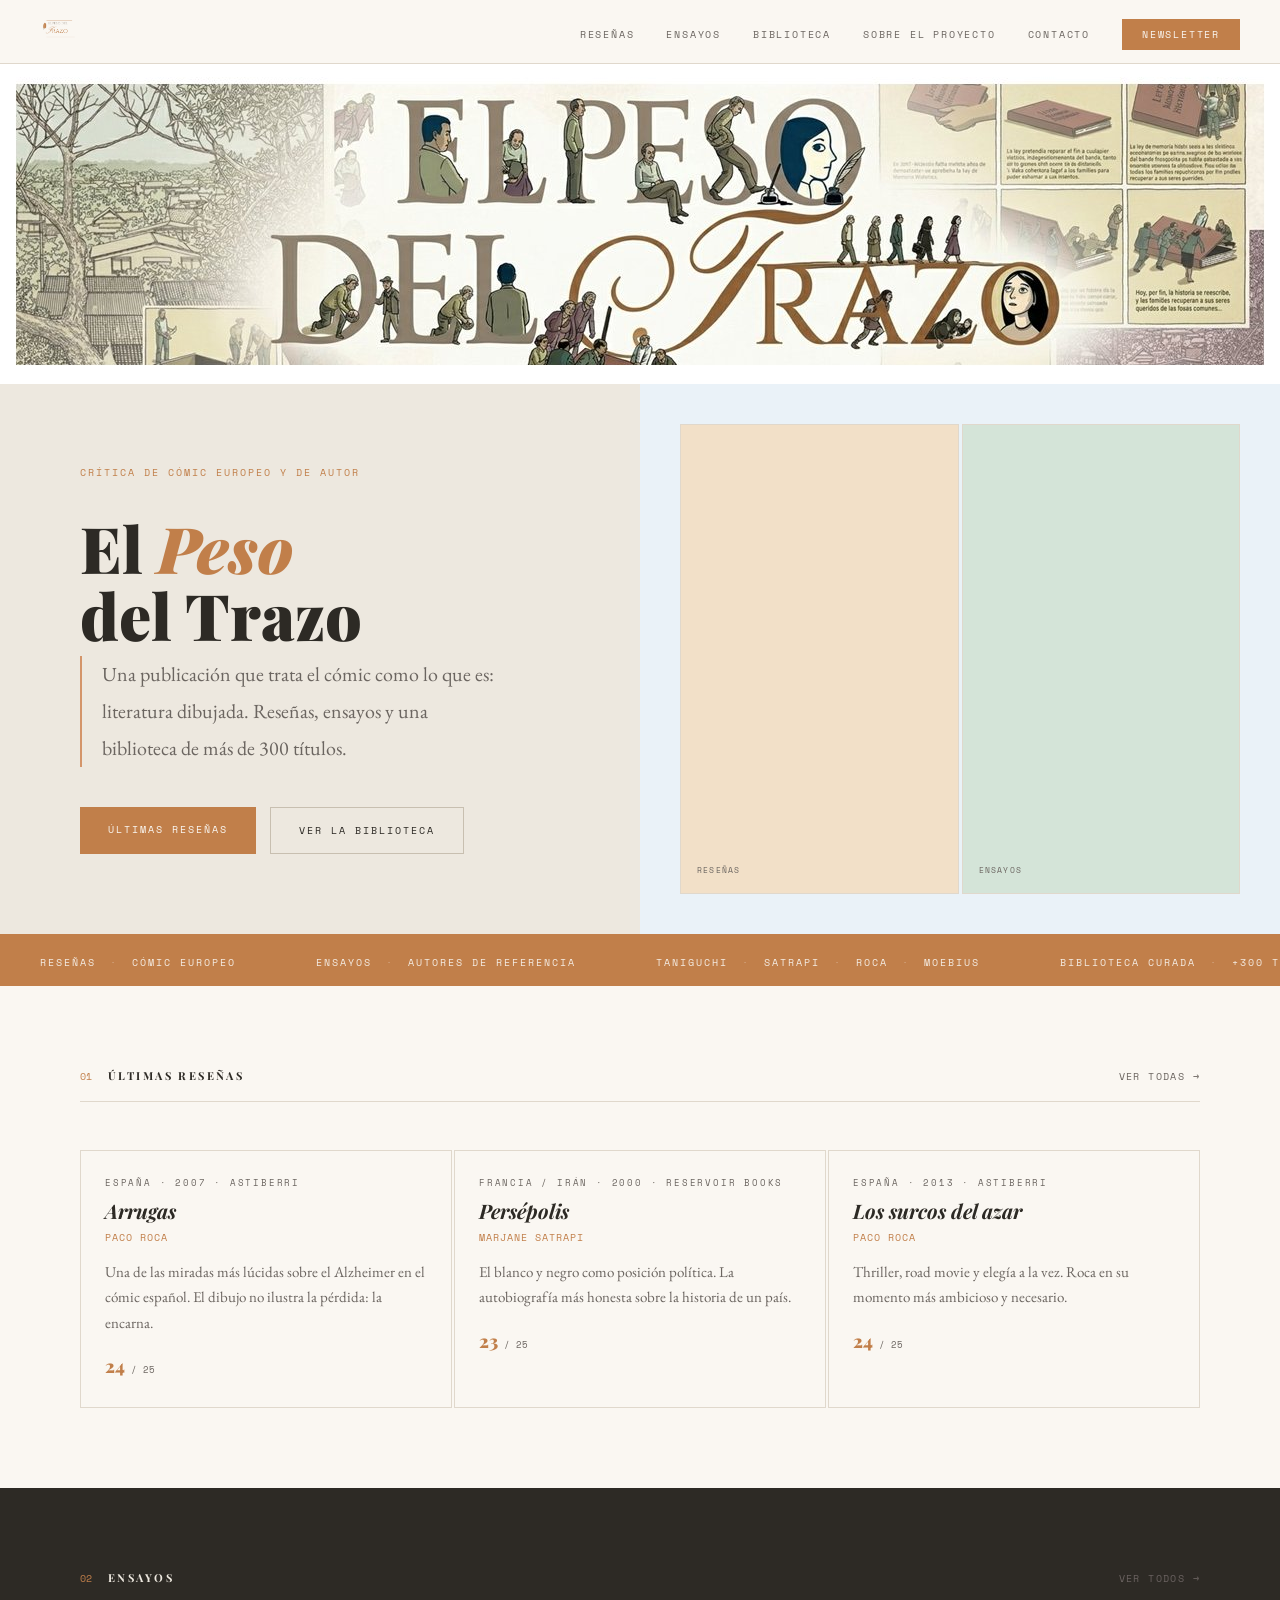
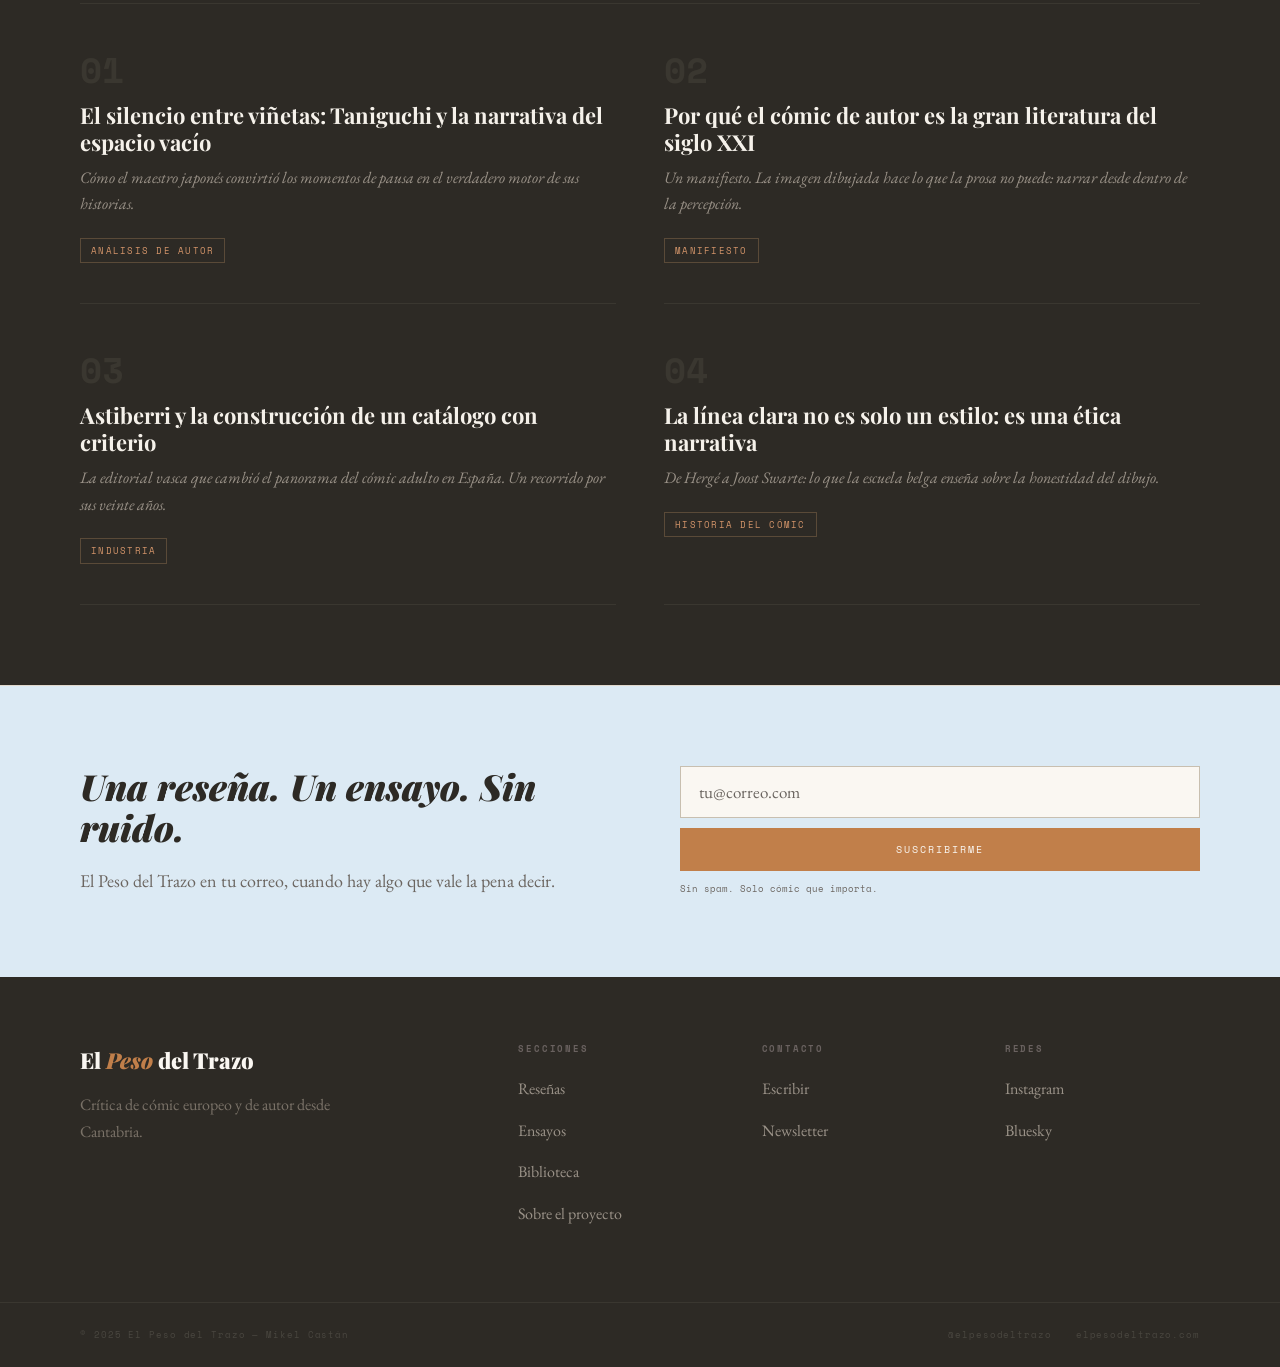
==== commit 80a7f250: "Cambios profundos" ====
--- a/index.html
+++ b/index.html
@@ -3,122 +3,165 @@
 <head>
 <meta charset="UTF-8">
 <meta name="viewport" content="width=device-width, initial-scale=1.0">
-<meta name="description" content="Reseñas y ensayos sobre cómic europeo y de autor.">
 <title>El Peso del Trazo — Crítica de cómic europeo y de autor</title>
 <link rel="stylesheet" href="base.css">
 <style>
-  .hero { min-height:100vh; background:var(--fondo-alt); display:grid; grid-template-columns:1.1fr 1fr; padding-top:64px; position:relative; overflow:hidden; }
-  .hero::after { content:''; position:absolute; top:0; right:0; width:50%; height:100%; background:var(--azul-palido); z-index:0; }
-  .hero-left { display:flex; flex-direction:column; justify-content:center; padding:80px 64px 80px 80px; position:relative; z-index:2; }
-  .hero-logo { max-width:480px; width:90%; margin-bottom:40px; display:block; }
-  .hero-tagline { font-family:'EB Garamond',Georgia,serif; font-size:20px; color:var(--texto-suave); max-width:420px; line-height:1.85; border-left:2px solid var(--acento-claro); padding-left:20px; margin-bottom:48px; }
-  .hero-cta { display:flex; gap:14px; flex-wrap:wrap; }
-  .hero-right { position:relative; z-index:1; display:flex; align-items:center; justify-content:center; padding:60px 40px; }
-  .comic-grid { display:grid; grid-template-columns:1fr 1fr; grid-template-rows:1fr 1fr 1fr; gap:4px; width:100%; height:100%; max-height:520px; }
-  .panel { background:var(--crema); border:1px solid var(--borde); display:flex; align-items:flex-end; padding:18px; overflow:hidden; }
-  .panel:nth-child(1) { grid-row:span 2; background:var(--azul-claro); display:flex; align-items:center; justify-content:center; }
-  .panel:nth-child(2) { background:#f2e0c8; }
-  .panel:nth-child(3) { background:#d4e4d8; }
-  .panel:nth-child(4) { grid-column:span 2; background:var(--acento); }
-  .panel-label { font-family:'Space Mono',monospace; font-size:9px; letter-spacing:0.2em; text-transform:uppercase; color:var(--texto-suave); }
-  .panel-quote { font-family:'EB Garamond',serif; font-size:15px; font-style:italic; color:var(--crema); line-height:1.5; }
-  .cover-mockup { width:150px; height:215px; background:var(--crema); border:1px solid var(--borde-fuerte); display:flex; flex-direction:column; align-items:center; justify-content:center; box-shadow:8px 8px 24px rgba(45,42,37,0.12); transform:rotate(-2deg); }
-  .cover-title-mock { font-family:'Playfair Display',serif; font-size:16px; font-weight:900; font-style:italic; color:var(--texto); text-align:center; padding:12px; line-height:1.2; }
-  .cover-author-mock { font-family:'Space Mono',monospace; font-size:8px; letter-spacing:0.2em; text-transform:uppercase; color:var(--acento); }
-  .ticker { background:var(--acento); padding:10px 0; overflow:hidden; white-space:nowrap; }
-  .ticker-inner { display:inline-flex; animation:ticker 30s linear infinite; }
-  .ticker-item { font-family:'Space Mono',monospace; font-size:10px; letter-spacing:0.2em; text-transform:uppercase; color:var(--crema); padding:0 40px; opacity:0.92; }
-  .ticker-sep { color:rgba(255,255,255,0.45); padding:0 6px; }
-  @keyframes ticker { from{transform:translateX(0)} to{transform:translateX(-50%)} }
-  .featured { background:var(--crema); padding:80px; }
-  .section-header { display:flex; align-items:baseline; gap:18px; margin-bottom:48px; border-bottom:1px solid var(--borde); padding-bottom:16px; }
-  .section-title { font-family:'Playfair Display',Georgia,serif; font-size:11px; font-weight:700; letter-spacing:0.22em; text-transform:uppercase; color:var(--texto); }
-  .section-number { font-family:'Space Mono',monospace; font-size:10px; color:var(--acento); }
-  .section-ver-todo { margin-left:auto; font-family:'Space Mono',monospace; font-size:10px; letter-spacing:0.14em; text-transform:uppercase; color:var(--texto-suave); text-decoration:none; transition:color 0.2s; }
-  .section-ver-todo:hover { color:var(--acento); }
-  .featured-article { display:grid; grid-template-columns:1fr 1.1fr; border:1px solid var(--borde); }
-  .featured-image { background:var(--azul-palido); min-height:440px; display:flex; align-items:center; justify-content:center; border-right:1px solid var(--borde); }
-  .featured-content { padding:56px 48px; display:flex; flex-direction:column; justify-content:center; }
-  .article-category { font-family:'Space Mono',monospace; font-size:10px; letter-spacing:0.2em; text-transform:uppercase; color:var(--acento); margin-bottom:20px; display:flex; align-items:center; gap:10px; }
-  .article-category::before { content:''; display:block; width:22px; height:1px; background:var(--acento-claro); }
-  .article-title { font-family:'Playfair Display',Georgia,serif; font-size:34px; font-weight:700; line-height:1.15; color:var(--texto); margin-bottom:20px; }
-  .article-title em { font-style:italic; }
-  .article-excerpt { font-family:'EB Garamond',Georgia,serif; font-size:18px; line-height:1.85; color:var(--texto-suave); margin-bottom:32px; }
-  .article-meta { display:flex; align-items:center; gap:20px; padding-top:24px; border-top:1px solid var(--borde); }
-  .article-meta-author { font-family:'Space Mono',monospace; font-size:10px; letter-spacing:0.1em; text-transform:uppercase; color:var(--texto-suave); }
-  .article-meta-date { font-family:'EB Garamond',Georgia,serif; font-size:15px; font-style:italic; color:var(--texto-suave); }
-  .read-link { margin-left:auto; font-family:'Space Mono',monospace; font-size:10px; letter-spacing:0.14em; text-transform:uppercase; color:var(--texto); text-decoration:none; display:flex; align-items:center; gap:8px; transition:gap 0.2s,color 0.2s; }
-  .read-link:hover { gap:14px; color:var(--acento); }
-  .read-link::after { content:'→'; }
-  .ultimas { background:var(--fondo); padding:0 80px 80px; }
-  .resenas-grid { display:grid; grid-template-columns:repeat(3,1fr); gap:2px; }
-  .resena-card { background:var(--crema); padding:36px 32px; text-decoration:none; color:inherit; display:block; border:1px solid var(--borde); transition:background 0.2s; position:relative; }
-  .resena-card:hover { background:var(--azul-palido); }
-  .resena-card::after { content:'→'; position:absolute; top:36px; right:32px; font-size:18px; color:var(--acento); opacity:0; transition:opacity 0.2s,transform 0.2s; transform:translateX(-4px); }
-  .resena-card:hover::after { opacity:1; transform:translateX(0); }
-  .resena-pais { font-family:'Space Mono',monospace; font-size:9px; letter-spacing:0.2em; text-transform:uppercase; color:var(--texto-suave); margin-bottom:12px; }
-  .resena-titulo { font-family:'Playfair Display',Georgia,serif; font-size:24px; font-weight:700; font-style:italic; line-height:1.2; color:var(--texto); margin-bottom:8px; }
-  .resena-autor { font-family:'Space Mono',monospace; font-size:10px; letter-spacing:0.1em; color:var(--acento); text-transform:uppercase; margin-bottom:16px; }
-  .resena-extracto { font-family:'EB Garamond',Georgia,serif; font-size:16px; line-height:1.75; color:var(--texto-suave); margin-bottom:24px; }
-  .resena-footer { display:flex; align-items:center; justify-content:space-between; padding-top:20px; border-top:1px solid var(--borde); }
-  .resena-valoracion { font-family:'Space Mono',monospace; font-size:9px; letter-spacing:0.15em; text-transform:uppercase; color:var(--texto-suave); }
-  .resena-stars { color:var(--acento); font-size:13px; letter-spacing:2px; }
-  .ensayos-home { background:var(--fondo-oscuro); padding:80px; }
-  .ensayos-home .section-title { color:var(--fondo); }
-  .ensayos-home .section-number { color:var(--acento-claro); }
-  .ensayos-home .section-header { border-color:#3a3730; }
-  .ensayos-home .section-ver-todo { color:#6a6260; }
-  .ensayos-home .section-ver-todo:hover { color:var(--acento-claro); }
-  .ensayos-home-list { display:grid; grid-template-columns:1fr 1fr; gap:48px; }
-  .ensayo-home-item { padding-bottom:40px; border-bottom:1px solid #3a3730; text-decoration:none; display:block; transition:border-color 0.2s; }
-  .ensayo-home-item:hover { border-color:var(--acento-claro); }
-  .ensayo-home-num { font-family:'Space Mono',monospace; font-size:40px; font-weight:700; color:#3a3730; line-height:1; margin-bottom:16px; }
-  .ensayo-home-titulo { font-family:'Playfair Display',Georgia,serif; font-size:24px; font-weight:700; line-height:1.2; color:var(--fondo); margin-bottom:12px; }
-  .ensayo-home-subtitulo { font-family:'EB Garamond',Georgia,serif; font-size:16px; font-style:italic; color:#9a9288; line-height:1.65; margin-bottom:16px; }
-  .ensayo-home-tag { font-family:'Space Mono',monospace; font-size:9px; letter-spacing:0.14em; text-transform:uppercase; color:var(--acento-claro); padding:5px 10px; border:1px solid #5a4a38; display:inline-block; }
-  .biblioteca-home { background:var(--fondo-alt); padding:80px; }
-  .biblioteca-home-grid { display:grid; grid-template-columns:1.2fr 1fr; gap:80px; align-items:start; }
-  .biblioteca-home-texto { font-size:20px; line-height:1.9; color:var(--texto-suave); margin-bottom:32px; }
-  .stats-grid { display:grid; grid-template-columns:1fr 1fr; gap:2px; }
-  .stat-box { background:var(--crema); border:1px solid var(--borde); padding:32px 28px; }
-  .stat-box.acento { background:var(--acento); border-color:var(--acento); }
-  .stat-num { font-family:'Playfair Display',Georgia,serif; font-size:48px; font-weight:900; line-height:1; color:var(--texto); margin-bottom:8px; }
-  .stat-box.acento .stat-num { color:var(--crema); }
-  .stat-label { font-family:'Space Mono',monospace; font-size:9px; letter-spacing:0.2em; text-transform:uppercase; color:var(--texto-suave); }
-  .stat-box.acento .stat-label { color:rgba(255,255,255,0.7); }
-  .paises-list { display:flex; flex-wrap:wrap; gap:8px; margin-top:28px; }
-  .pais-tag { font-family:'Space Mono',monospace; font-size:10px; letter-spacing:0.1em; text-transform:uppercase; padding:8px 16px; border:1px solid var(--borde-fuerte); color:var(--texto-suave); background:var(--crema); text-decoration:none; transition:all 0.2s; }
-  .pais-tag:hover { background:var(--acento); color:var(--crema); border-color:var(--acento); }
-  .newsletter { background:var(--azul-claro); padding:80px; display:grid; grid-template-columns:1fr 1fr; align-items:center; gap:80px; border-top:1px solid var(--borde); }
-  .newsletter-text h2 { font-family:'Playfair Display',Georgia,serif; font-size:38px; font-weight:900; font-style:italic; color:var(--texto); line-height:1.15; margin-bottom:16px; }
-  .newsletter-text p { font-family:'EB Garamond',Georgia,serif; font-size:18px; color:var(--texto-suave); line-height:1.75; }
-  .newsletter-form { display:flex; flex-direction:column; gap:10px; }
-  .newsletter-form input { font-family:'EB Garamond',Georgia,serif; font-size:17px; padding:15px 20px; background:var(--crema); border:1px solid var(--borde-fuerte); color:var(--texto); outline:none; transition:border-color 0.2s; }
-  .newsletter-form input::placeholder { color:var(--texto-suave); }
-  .newsletter-form input:focus { border-color:var(--acento); }
-  .newsletter-form button { font-family:'Space Mono',monospace; font-size:10px; letter-spacing:0.2em; text-transform:uppercase; padding:15px; background:var(--acento); color:var(--crema); border:none; cursor:pointer; transition:background 0.2s; }
-  .newsletter-form button:hover { background:#a86c38; }
-  .newsletter-nota { font-family:'Space Mono',monospace; font-size:9px; letter-spacing:0.1em; color:var(--texto-suave); }
-  @keyframes fadeUp { from{opacity:0;transform:translateY(20px)} to{opacity:1;transform:translateY(0)} }
-  .hero-left > * { animation:fadeUp 0.7s ease forwards; opacity:0; }
-  .hero-left > *:nth-child(1) { animation-delay:0.1s; }
-  .hero-left > *:nth-child(2) { animation-delay:0.3s; }
-  .hero-left > *:nth-child(3) { animation-delay:0.5s; }
-  @media(max-width:900px) {
-    .hero{grid-template-columns:1fr} .hero::after{display:none} .hero-right{display:none}
-    .hero-left{padding:60px 24px} .featured{padding:48px 24px}
-    .featured-article{grid-template-columns:1fr} .ultimas{padding:0 24px 64px}
-    .resenas-grid{grid-template-columns:1fr} .ensayos-home{padding:64px 24px}
-    .ensayos-home-list{grid-template-columns:1fr;gap:32px} .biblioteca-home{padding:64px 24px}
-    .biblioteca-home-grid{grid-template-columns:1fr;gap:40px}
-    .newsletter{grid-template-columns:1fr;padding:48px 24px;gap:40px}
+  .hero {
+    background: var(--fondo-alt);
+    display: grid;
+    grid-template-columns: 1fr 1fr;
+    min-height: 480px;
+  }
+  .hero-left {
+    display: flex;
+    flex-direction: column;
+    justify-content: center;
+    padding: 80px;
+  }
+  .hero-titulo {
+    font-family: 'Playfair Display', serif;
+    font-size: clamp(40px, 5vw, 68px);
+    font-weight: 900;
+    line-height: 1.05;
+    color: var(--texto);
+    margin-bottom: 8px;
+  }
+  .hero-titulo em { font-style: italic; color: var(--acento); }
+  .hero-subtitulo {
+    font-family: 'Space Mono', monospace;
+    font-size: 10px;
+    letter-spacing: 0.2em;
+    text-transform: uppercase;
+    color: var(--acento);
+    margin-bottom: 32px;
+  }
+  .hero-tagline {
+    font-family: 'EB Garamond', serif;
+    font-size: 20px;
+    color: var(--texto-suave);
+    max-width: 420px;
+    line-height: 1.85;
+    border-left: 2px solid var(--acento-claro);
+    padding-left: 20px;
+    margin-bottom: 40px;
+  }
+  .hero-cta { display: flex; gap: 14px; flex-wrap: wrap; }
+  .hero-right {
+    background: var(--azul-palido);
+    display: flex;
+    align-items: center;
+    justify-content: center;
+    padding: 40px;
+    gap: 3px;
+  }
+  .hero-panel {
+    background: var(--crema);
+    border: 1px solid var(--borde);
+    flex: 1;
+    height: 100%;
+    min-height: 320px;
+    display: flex;
+    align-items: flex-end;
+    padding: 16px;
+  }
+  .hero-panel:nth-child(1) { background: #f2e0c8; }
+  .hero-panel:nth-child(2) { background: #d4e4d8; }
+  .hero-panel-label {
+    font-family: 'Space Mono', monospace;
+    font-size: 8px;
+    letter-spacing: 0.15em;
+    text-transform: uppercase;
+    color: var(--texto-suave);
+  }
+
+  .ticker { background: var(--acento); padding: 10px 0; overflow: hidden; white-space: nowrap; }
+  .ticker-inner { display: inline-flex; animation: ticker 30s linear infinite; }
+  .ticker-item { font-family: 'Space Mono', monospace; font-size: 10px; letter-spacing: 0.2em; text-transform: uppercase; color: var(--crema); padding: 0 40px; opacity: 0.92; }
+  .ticker-sep { color: rgba(255,255,255,0.4); padding: 0 6px; }
+  @keyframes ticker { from { transform: translateX(0); } to { transform: translateX(-50%); } }
+
+  .seccion { padding: 80px; }
+  .seccion.oscura { background: var(--fondo-oscuro); }
+  .seccion.clara { background: var(--crema); }
+  .seccion.alt { background: var(--fondo-alt); }
+
+  .seccion-header {
+    display: flex;
+    align-items: baseline;
+    gap: 16px;
+    margin-bottom: 48px;
+    border-bottom: 1px solid var(--borde);
+    padding-bottom: 16px;
+  }
+  .seccion.oscura .seccion-header { border-color: #3a3730; }
+  .seccion-num { font-family: 'Space Mono', monospace; font-size: 10px; color: var(--acento); }
+  .seccion-titulo { font-family: 'Playfair Display', serif; font-size: 11px; font-weight: 700; letter-spacing: 0.22em; text-transform: uppercase; color: var(--texto); }
+  .seccion.oscura .seccion-titulo { color: var(--fondo-alt); }
+  .seccion-link { margin-left: auto; font-family: 'Space Mono', monospace; font-size: 10px; letter-spacing: 0.14em; text-transform: uppercase; color: var(--texto-suave); text-decoration: none; transition: color 0.2s; }
+  .seccion-link:hover { color: var(--acento); }
+  .seccion.oscura .seccion-link { color: #6a6260; }
+  .seccion.oscura .seccion-link:hover { color: var(--acento-claro); }
+
+  /* GRID RESEÑAS */
+  .resenas-grid { display: grid; grid-template-columns: repeat(3, 1fr); gap: 2px; }
+
+  .resena-card {
+    background: var(--crema);
+    text-decoration: none;
+    color: inherit;
+    display: block;
+    border: 1px solid var(--borde);
+    transition: background 0.2s;
+    overflow: hidden;
+    position: relative;
+  }
+  .resena-card:hover { background: var(--azul-palido); }
+  .resena-card-img { width: 100%; height: 180px; object-fit: cover; object-position: center top; display: block; border-bottom: 1px solid var(--borde); background: var(--fondo-alt); }
+  .resena-card-body { padding: 24px; }
+  .resena-pais { font-family: 'Space Mono', monospace; font-size: 9px; letter-spacing: 0.2em; text-transform: uppercase; color: var(--texto-suave); margin-bottom: 8px; }
+  .resena-titulo { font-family: 'Playfair Display', serif; font-size: 20px; font-weight: 700; font-style: italic; line-height: 1.2; color: var(--texto); margin-bottom: 6px; }
+  .resena-autor { font-family: 'Space Mono', monospace; font-size: 10px; letter-spacing: 0.1em; color: var(--acento); text-transform: uppercase; margin-bottom: 12px; }
+  .resena-extracto { font-family: 'EB Garamond', serif; font-size: 15px; line-height: 1.7; color: var(--texto-suave); margin-bottom: 16px; }
+  .resena-nota { font-family: 'Playfair Display', serif; font-size: 18px; font-weight: 900; color: var(--acento); }
+  .resena-nota small { font-family: 'Space Mono', monospace; font-size: 9px; color: var(--texto-suave); font-weight: 400; }
+
+  /* LISTA ENSAYOS */
+  .ensayos-lista { display: grid; grid-template-columns: 1fr 1fr; gap: 48px; }
+  .ensayo-item { padding-bottom: 40px; border-bottom: 1px solid #3a3730; text-decoration: none; display: block; transition: border-color 0.2s; }
+  .ensayo-item:hover { border-color: var(--acento-claro); }
+  .ensayo-num { font-family: 'Space Mono', monospace; font-size: 36px; font-weight: 700; color: #3a3730; line-height: 1; margin-bottom: 14px; }
+  .ensayo-titulo { font-family: 'Playfair Display', serif; font-size: 22px; font-weight: 700; line-height: 1.2; color: var(--fondo); margin-bottom: 10px; }
+  .ensayo-subtitulo { font-family: 'EB Garamond', serif; font-size: 16px; font-style: italic; color: #9a9288; line-height: 1.65; margin-bottom: 14px; }
+  .ensayo-tag { font-family: 'Space Mono', monospace; font-size: 9px; letter-spacing: 0.14em; text-transform: uppercase; color: var(--acento-claro); padding: 4px 10px; border: 1px solid #5a4a38; display: inline-block; }
+
+  /* NEWSLETTER */
+  .newsletter { background: var(--azul-claro); padding: 80px; display: grid; grid-template-columns: 1fr 1fr; align-items: center; gap: 80px; border-top: 1px solid var(--borde); }
+  .newsletter h2 { font-family: 'Playfair Display', serif; font-size: 36px; font-weight: 900; font-style: italic; color: var(--texto); line-height: 1.15; margin-bottom: 16px; }
+  .newsletter p { font-family: 'EB Garamond', serif; font-size: 18px; color: var(--texto-suave); line-height: 1.75; }
+  .newsletter-form { display: flex; flex-direction: column; gap: 10px; }
+  .newsletter-form input { font-family: 'EB Garamond', serif; font-size: 17px; padding: 14px 18px; background: var(--crema); border: 1px solid var(--borde-fuerte); color: var(--texto); outline: none; transition: border-color 0.2s; }
+  .newsletter-form input:focus { border-color: var(--acento); }
+  .newsletter-form input::placeholder { color: var(--texto-suave); }
+  .newsletter-form button { font-family: 'Space Mono', monospace; font-size: 10px; letter-spacing: 0.2em; text-transform: uppercase; padding: 14px; background: var(--acento); color: var(--crema); border: none; cursor: pointer; transition: background 0.2s; }
+  .newsletter-form button:hover { background: #a86c38; }
+  .newsletter-nota { font-family: 'Space Mono', monospace; font-size: 9px; color: var(--texto-suave); }
+
+  @media(max-width:900px){
+    .hero { grid-template-columns: 1fr; }
+    .hero-right { display: none; }
+    .hero-left { padding: 48px 24px; }
+    .seccion { padding: 48px 24px; }
+    .resenas-grid { grid-template-columns: 1fr; }
+    .ensayos-lista { grid-template-columns: 1fr; gap: 32px; }
+    .newsletter { grid-template-columns: 1fr; padding: 48px 24px; gap: 40px; }
   }
 </style>
 </head>
 <body>
-
 <nav>
-  <a href="index.html" class="nav-logo"><img src="logo.png" alt="El Peso del Trazo"></a>
+  <a href="index.html" class="nav-logo">
+    <img src="logo.png" alt="El Peso del Trazo" onerror="this.parentElement.innerHTML='<span style=\'font-family:Playfair Display,serif;font-size:18px;font-weight:900;color:#2d2a25\'>El <em style=\'color:#c17f4a\'>Peso</em> del Trazo</span>'">
+  </a>
   <ul class="nav-links">
     <li><a href="resenas.html">Reseñas</a></li>
     <li><a href="ensayos.html">Ensayos</a></li>
@@ -129,169 +172,63 @@
   </ul>
 </nav>
 
+<div class="banner-global"><img src="banner.png" alt="El Peso del Trazo"></div>
+
 <section class="hero">
   <div class="hero-left">
-    <img src="logo_fondooscuro.png" alt="El Peso del Trazo" class="hero-logo">
-    <p class="hero-tagline">Una publicación que trata el cómic como lo que es: literatura dibujada. Reseñas, ensayos y una biblioteca de más de 300 títulos curados con criterio.</p>
+    <div class="hero-subtitulo">Crítica de cómic europeo y de autor</div>
+    <h1 class="hero-titulo">El <em>Peso</em><br>del Trazo</h1>
+    <p class="hero-tagline">Una publicación que trata el cómic como lo que es: literatura dibujada. Reseñas, ensayos y una biblioteca de más de 300 títulos.</p>
     <div class="hero-cta">
       <a href="resenas.html" class="btn-primary">Últimas reseñas</a>
       <a href="biblioteca.html" class="btn-secondary">Ver la biblioteca</a>
     </div>
   </div>
   <div class="hero-right">
-    <div class="comic-grid">
-      <div class="panel"><div class="cover-mockup"><div class="cover-title-mock">El paseo</div><div class="cover-author-mock">Taniguchi</div></div></div>
-      <div class="panel"><div class="panel-label">Japón · 1990</div></div>
-      <div class="panel"><div class="panel-label">Reseña destacada</div></div>
-      <div class="panel"><div class="panel-quote">"El dibujo no ilustra el texto. El dibujo es el texto."</div></div>
-    </div>
+    <div class="hero-panel"><div class="hero-panel-label">Reseñas</div></div>
+    <div class="hero-panel"><div class="hero-panel-label">Ensayos</div></div>
   </div>
 </section>
-
-<!-- BANNER PANORÁMICO -->
-<div class="banner-global">
-  <img src="banner.png" alt="El Peso del Trazo — Cómic europeo y de autor">
-</div>
 
 <div class="ticker">
   <div class="ticker-inner">
     <span class="ticker-item">Reseñas <span class="ticker-sep">·</span> Cómic europeo</span>
     <span class="ticker-item">Ensayos <span class="ticker-sep">·</span> Autores de referencia</span>
     <span class="ticker-item">Taniguchi <span class="ticker-sep">·</span> Satrapi <span class="ticker-sep">·</span> Roca <span class="ticker-sep">·</span> Moebius</span>
-    <span class="ticker-item">La biblioteca curada <span class="ticker-sep">·</span> +300 títulos</span>
+    <span class="ticker-item">Biblioteca curada <span class="ticker-sep">·</span> +300 títulos</span>
     <span class="ticker-item">Reseñas <span class="ticker-sep">·</span> Cómic europeo</span>
     <span class="ticker-item">Ensayos <span class="ticker-sep">·</span> Autores de referencia</span>
     <span class="ticker-item">Taniguchi <span class="ticker-sep">·</span> Satrapi <span class="ticker-sep">·</span> Roca <span class="ticker-sep">·</span> Moebius</span>
-    <span class="ticker-item">La biblioteca curada <span class="ticker-sep">·</span> +300 títulos</span>
+    <span class="ticker-item">Biblioteca curada <span class="ticker-sep">·</span> +300 títulos</span>
   </div>
 </div>
 
-<section class="featured">
-  <div class="section-header">
-    <span class="section-number">01</span>
-    <h2 class="section-title">Reseña destacada</h2>
-    <a href="resenas.html" class="section-ver-todo">Ver todas →</a>
-  </div>
-  <div class="featured-article">
-    <div class="featured-image">
-      <div class="cover-mockup" style="width:180px;height:255px;transform:rotate(-1.5deg)">
-        <div class="cover-title-mock">Arrugas</div>
-        <div class="cover-author-mock">Paco Roca</div>
-      </div>
-    </div>
-    <div class="featured-content">
-      <div class="article-category">Reseña — España · 2007</div>
-      <h2 class="article-title"><em>Arrugas</em>, de Paco Roca:<br>la dignidad del olvido</h2>
-      <p class="article-excerpt">Hay cómics que no se leen: se padecen. <em>Arrugas</em> es uno de ellos. Paco Roca construye con un trazo aparentemente sencillo una de las miradas más lúcidas y compasivas sobre el Alzheimer que ha dado el cómic español. El dibujo no ilustra la pérdida: la encarna.</p>
-      <div class="article-meta">
-        <span class="article-meta-author">Por MK</span>
-        <span class="article-meta-date">Marzo 2025</span>
-        <a href="resena-arrugas.html" class="read-link">Leer reseña</a>
-      </div>
-    </div>
-  </div>
+<section class="seccion clara">
+  <div class="seccion-header">
+    <span class="seccion-num">01</span>
+    <h2 class="seccion-titulo">Últimas reseñas</h2>
+    <a href="resenas.html" class="seccion-link">Ver todas →</a>
+  </div>
+  <div class="resenas-grid" id="resenas-home"></div>
 </section>
 
-<section class="ultimas">
-  <div class="section-header">
-    <span class="section-number">02</span>
-    <h2 class="section-title">Últimas reseñas</h2>
-    <a href="resenas.html" class="section-ver-todo">Ver todas →</a>
-  </div>
-  <div class="resenas-grid">
-    <a href="resenas.html" class="resena-card">
-      <div class="resena-pais">Japón · 1994</div>
-      <h3 class="resena-titulo">El almanaque de mi padre</h3>
-      <div class="resena-autor">Jiro Taniguchi</div>
-      <p class="resena-extracto">El tiempo como materia narrativa. Taniguchi convierte la memoria familiar en una meditación sobre lo que heredamos sin saberlo.</p>
-      <div class="resena-footer"><span class="resena-valoracion">Valoración</span><span class="resena-stars">★★★★★</span></div>
-    </a>
-    <a href="resenas.html" class="resena-card">
-      <div class="resena-pais">Irán / Francia · 2000</div>
-      <h3 class="resena-titulo">Persépolis</h3>
-      <div class="resena-autor">Marjane Satrapi</div>
-      <p class="resena-extracto">El blanco y negro como posición política. La autobiografía de Satrapi demuestra que el cómic puede ser el medio más honesto para contar la historia de un país.</p>
-      <div class="resena-footer"><span class="resena-valoracion">Valoración</span><span class="resena-stars">★★★★★</span></div>
-    </a>
-    <a href="resenas.html" class="resena-card">
-      <div class="resena-pais">España · 2013</div>
-      <h3 class="resena-titulo">Los surcos del azar</h3>
-      <div class="resena-autor">Paco Roca</div>
-      <p class="resena-extracto">Un ejercicio de memoria histórica que funciona como thriller, road movie y elegía a la vez. Roca en su momento más ambicioso.</p>
-      <div class="resena-footer"><span class="resena-valoracion">Valoración</span><span class="resena-stars">★★★★★</span></div>
-    </a>
-  </div>
+<section class="seccion oscura">
+  <div class="seccion-header">
+    <span class="seccion-num">02</span>
+    <h2 class="seccion-titulo">Ensayos</h2>
+    <a href="ensayos.html" class="seccion-link">Ver todos →</a>
+  </div>
+  <div class="ensayos-lista" id="ensayos-home"></div>
 </section>
 
-<section class="ensayos-home">
-  <div class="section-header">
-    <span class="section-number">03</span>
-    <h2 class="section-title">Ensayos</h2>
-    <a href="ensayos.html" class="section-ver-todo">Ver todos →</a>
-  </div>
-  <div class="ensayos-home-list">
-    <a href="ensayos.html" class="ensayo-home-item">
-      <div class="ensayo-home-num">01</div>
-      <h3 class="ensayo-home-titulo">El silencio entre viñetas: Taniguchi y la narrativa del espacio vacío</h3>
-      <p class="ensayo-home-subtitulo">Cómo el maestro japonés convirtió los momentos de pausa en el verdadero motor de sus historias.</p>
-      <span class="ensayo-home-tag">Análisis de autor</span>
-    </a>
-    <a href="ensayos.html" class="ensayo-home-item">
-      <div class="ensayo-home-num">02</div>
-      <h3 class="ensayo-home-titulo">Por qué el cómic de autor es la gran literatura del siglo XXI</h3>
-      <p class="ensayo-home-subtitulo">Un manifiesto. La imagen dibujada hace lo que la prosa no puede: narrar desde dentro de la percepción.</p>
-      <span class="ensayo-home-tag">Manifiesto</span>
-    </a>
-    <a href="ensayos.html" class="ensayo-home-item">
-      <div class="ensayo-home-num">03</div>
-      <h3 class="ensayo-home-titulo">Astiberri y la construcción de un catálogo con criterio</h3>
-      <p class="ensayo-home-subtitulo">La editorial vasca que cambió el panorama del cómic adulto en España.</p>
-      <span class="ensayo-home-tag">Industria</span>
-    </a>
-    <a href="ensayos.html" class="ensayo-home-item">
-      <div class="ensayo-home-num">04</div>
-      <h3 class="ensayo-home-titulo">La línea clara no es solo un estilo: es una ética narrativa</h3>
-      <p class="ensayo-home-subtitulo">De Hergé a Joost Swarte: lo que la escuela belga enseña sobre la honestidad del dibujo.</p>
-      <span class="ensayo-home-tag">Historia del cómic</span>
-    </a>
-  </div>
-</section>
-
-<section class="biblioteca-home">
-  <div class="section-header">
-    <span class="section-number">04</span>
-    <h2 class="section-title">La Biblioteca</h2>
-    <a href="biblioteca.html" class="section-ver-todo">Explorar →</a>
-  </div>
-  <div class="biblioteca-home-grid">
-    <div>
-      <p class="biblioteca-home-texto">Una colección personal de más de 300 títulos catalogados, leídos y anotados a lo largo de años. No es una base de datos: es un mapa de un lector. Cada título tiene contexto, cada elección tiene razón.</p>
-      <div class="paises-list">
-        <a href="biblioteca.html" class="pais-tag">Todos</a>
-        <a href="biblioteca.html" class="pais-tag">España</a>
-        <a href="biblioteca.html" class="pais-tag">Francia / Bélgica</a>
-        <a href="biblioteca.html" class="pais-tag">Japón</a>
-        <a href="biblioteca.html" class="pais-tag">EEUU</a>
-        <a href="biblioteca.html" class="pais-tag">Italia</a>
-      </div>
-    </div>
-    <div class="stats-grid">
-      <div class="stat-box"><div class="stat-num">300+</div><div class="stat-label">Títulos</div></div>
-      <div class="stat-box"><div class="stat-num">12</div><div class="stat-label">Países</div></div>
-      <div class="stat-box acento"><div class="stat-num">★★★★★</div><div class="stat-label">Imprescindibles</div></div>
-      <div class="stat-box"><div class="stat-num">40+</div><div class="stat-label">Autores</div></div>
-    </div>
-  </div>
-</section>
-
 <div class="newsletter">
-  <div class="newsletter-text">
+  <div>
     <h2>Una reseña. Un ensayo. Sin ruido.</h2>
-    <p>El Peso del Trazo en tu correo, cuando hay algo que vale la pena decir. Sin periodicidad forzada. Sin algoritmos.</p>
+    <p>El Peso del Trazo en tu correo, cuando hay algo que vale la pena decir.</p>
   </div>
   <div class="newsletter-form">
     <input type="email" placeholder="tu@correo.com">
-    <button type="submit">Suscribirme</button>
+    <button>Suscribirme</button>
     <span class="newsletter-nota">Sin spam. Solo cómic que importa.</span>
   </div>
 </div>
@@ -300,50 +237,51 @@
   <div class="footer-top">
     <div>
       <div class="footer-logo">El <span>Peso</span> del Trazo</div>
-      <p class="footer-desc">Crítica de cómic europeo y de autor. Leer con los ojos abiertos desde Cantabria.</p>
+      <p class="footer-desc">Crítica de cómic europeo y de autor desde Cantabria.</p>
     </div>
-    <div class="footer-col">
-      <h4>Secciones</h4>
-      <ul>
-        <li><a href="resenas.html">Reseñas</a></li>
-        <li><a href="ensayos.html">Ensayos</a></li>
-        <li><a href="biblioteca.html">Biblioteca</a></li>
-        <li><a href="sobre.html">Sobre el proyecto</a></li>
-      </ul>
-    </div>
-    <div class="footer-col">
-      <h4>Contacto</h4>
-      <ul>
-        <li><a href="contacto.html">Escribir</a></li>
-        <li><a href="newsletter.html">Newsletter</a></li>
-      </ul>
-    </div>
-    <div class="footer-col">
-      <h4>Redes</h4>
-      <ul>
-        <li><a href="#">Instagram</a></li>
-        <li><a href="#">Bluesky</a></li>
-      </ul>
-    </div>
+    <div class="footer-col"><h4>Secciones</h4><ul><li><a href="resenas.html">Reseñas</a></li><li><a href="ensayos.html">Ensayos</a></li><li><a href="biblioteca.html">Biblioteca</a></li><li><a href="sobre.html">Sobre el proyecto</a></li></ul></div>
+    <div class="footer-col"><h4>Contacto</h4><ul><li><a href="contacto.html">Escribir</a></li><li><a href="newsletter.html">Newsletter</a></li></ul></div>
+    <div class="footer-col"><h4>Redes</h4><ul><li><a href="#">Instagram</a></li><li><a href="#">Bluesky</a></li></ul></div>
   </div>
   <div class="footer-bottom">
     <span class="footer-copy">© 2025 El Peso del Trazo — Mikel Castán</span>
-    <div class="footer-redes">
-      <a href="#">@elpesodeltrazo</a>
-      <a href="#">elpesodeltrazo.com</a>
-    </div>
+    <div class="footer-redes"><a href="#">@elpesodeltrazo</a><a href="#">elpesodeltrazo.com</a></div>
   </div>
 </footer>
 
+<script src="datos.js"></script>
 <script>
-  const obs = new IntersectionObserver(entries => {
-    entries.forEach(e => { if(e.isIntersecting){e.target.style.opacity='1';e.target.style.transform='translateY(0)';} });
-  }, {threshold:0.1});
-  document.querySelectorAll('.resena-card,.ensayo-home-item,.stat-box').forEach(el => {
-    el.style.opacity='0'; el.style.transform='translateY(14px)';
-    el.style.transition='opacity 0.5s ease,transform 0.5s ease';
-    obs.observe(el);
-  });
+  // Renderizar las 3 primeras reseñas en home
+  const totalHome = () => {
+    const grid = document.getElementById('resenas-home');
+    RESENAS.slice(0, 3).forEach(r => {
+      const total = Object.values(r.metricas).reduce((a,b) => a+b, 0);
+      grid.innerHTML += `
+        <a href="resena.html?id=${r.id}" class="resena-card">
+          <img class="resena-card-img" src="${r.imagen}" alt="${r.titulo}" onerror="this.style.display='none'">
+          <div class="resena-card-body">
+            <div class="resena-pais">${r.pais} · ${r.año} · ${r.editorial}</div>
+            <h3 class="resena-titulo">${r.titulo}</h3>
+            <div class="resena-autor">${r.autor}</div>
+            <p class="resena-extracto">${r.extracto}</p>
+            <div class="resena-nota">${total}<small> / 25</small></div>
+          </div>
+        </a>`;
+    });
+
+    // Renderizar los 4 primeros ensayos en home
+    const lista = document.getElementById('ensayos-home');
+    ENSAYOS.slice(0, 4).forEach((e, i) => {
+      lista.innerHTML += `
+        <a href="ensayo.html?id=${e.id}" class="ensayo-item">
+          <div class="ensayo-num">0${i+1}</div>
+          <h3 class="ensayo-titulo">${e.titulo}</h3>
+          <p class="ensayo-subtitulo">${e.subtitulo}</p>
+          <span class="ensayo-tag">${e.tag}</span>
+        </a>`;
+    });
+  };
+  totalHome();
 </script>
 </body>
 </html>
--- a/base.css
+++ b/base.css
@@ -1,22 +1,22 @@
-/* ── BASE.CSS — El Peso del Trazo ── */
-@import url('https://fonts.googleapis.com/css2?family=Playfair+Display:ital,wght@0,400;0,700;0,900;1,400;1,700&family=EB+Garamond:ital,wght@0,400;0,500;1,400&family=Space+Mono:wght@400;700&display=swap');
+@import url('https://fonts.googleapis.com/css2?family=Playfair+Display:ital,wght@0,400;0,700;0,900;1,400;1,700;1,900&family=EB+Garamond:ital,wght@0,400;0,500;1,400&family=Space+Mono:wght@400;700&display=swap');
 
 :root {
-  --fondo:        #f5f0e8;
-  --fondo-alt:    #ede8de;
+  --acento: #c17f4a;
+  --acento-claro: #d4956a;
+  --crema: #faf7f2;
+  --fondo: #f5f1ea;
+  --fondo-alt: #ede8df;
   --fondo-oscuro: #2d2a25;
-  --crema:        #faf7f2;
-  --texto:        #2d2a25;
-  --texto-suave:  #6b6560;
-  --acento:       #c17f4a;
-  --acento-claro: #e8c49a;
-  --azul-palido:  #eaf2f8;
-  --azul-claro:   #d4e4f0;
-  --borde:        #ddd8ce;
-  --borde-fuerte: #c8c0b4;
-}
-
-* { margin: 0; padding: 0; box-sizing: border-box; }
+  --azul-palido: #eaf2f8;
+  --azul-claro: #dceaf4;
+  --texto: #2d2a25;
+  --texto-suave: #6b6560;
+  --borde: #e0d8cc;
+  --borde-fuerte: #c8bfb0;
+}
+
+*, *::before, *::after { box-sizing: border-box; margin: 0; padding: 0; }
+
 html { scroll-behavior: smooth; }
 
 body {
@@ -26,35 +26,40 @@
   font-size: 18px;
   line-height: 1.75;
   overflow-x: hidden;
+  padding-top: 64px;
 }
 
 /* ── NAV ── */
 nav {
   position: fixed;
   top: 0; left: 0; right: 0;
-  z-index: 100;
+  height: 64px;
   background: var(--crema);
   border-bottom: 1px solid var(--borde);
   display: flex;
   align-items: center;
   justify-content: space-between;
-  padding: 0 48px;
-  height: 64px;
-}
-
-.nav-logo img { height: 40px; display: block; }
+  padding: 0 40px;
+  z-index: 100;
+}
+
+.nav-logo img {
+  height: 36px;
+  width: auto;
+  display: block;
+}
 
 .nav-links {
   display: flex;
+  align-items: center;
   gap: 32px;
   list-style: none;
-  align-items: center;
 }
 
 .nav-links a {
   font-family: 'Space Mono', monospace;
   font-size: 10px;
-  letter-spacing: 0.14em;
+  letter-spacing: 0.18em;
   text-transform: uppercase;
   color: var(--texto-suave);
   text-decoration: none;
@@ -62,70 +67,70 @@
 }
 
 .nav-links a:hover { color: var(--acento); }
-
-.nav-links a.nav-cta {
+.nav-links a.nav-activo { color: var(--acento); }
+
+.nav-cta {
+  background: var(--acento);
+  color: var(--crema) !important;
+  padding: 8px 20px;
+  font-family: 'Space Mono', monospace;
+  font-size: 10px;
+  letter-spacing: 0.18em;
+  text-transform: uppercase;
+  transition: background 0.2s !important;
+}
+
+.nav-cta:hover { background: #a86c38 !important; color: var(--crema) !important; }
+
+/* ── BANNER ── */
+.banner-global {
+  width: 100%;
+  display: block;
+  line-height: 0;
+  font-size: 0;
+}
+
+.banner-global img {
+  width: 100%;
+  height: auto;
+  display: block;
+}
+
+/* ── BOTONES ── */
+.btn-primary {
+  font-family: 'Space Mono', monospace;
+  font-size: 10px;
+  letter-spacing: 0.2em;
+  text-transform: uppercase;
+  padding: 14px 28px;
   background: var(--acento);
   color: var(--crema);
-  padding: 8px 16px;
+  text-decoration: none;
+  display: inline-block;
   transition: background 0.2s;
 }
 
-.nav-links a.nav-cta:hover { background: #a86c38; color: var(--crema); }
-
-/* ── BANNER GLOBAL ── */
-/* ── BANNER GLOBAL ── */
-.banner-global-OLD {
-  width: 100%;
-  height: 220px;
-  overflow: hidden;
-  position: relative;
-  display: block;
-}
-
-.banner-global img {
-  width: 100%;
-  height: 100%;
-  object-fit: cover;
-  object-position: center 30%;
-  display: block;
-}
-
-/* ── BANNER PANORÁMICO ── */
-.site-banner {
-  width: 100%;
-  height: 220px;
-  overflow: hidden;
-  position: relative;
-  margin-top: 64px;
-}
-
-.site-banner img {
-  width: 100%;
-  height: 100%;
-  object-fit: cover;
-  object-position: center 30%;
-  display: block;
-}
-
-.site-banner::after {
-  content: '';
-  position: absolute;
-  inset: 0;
-  background: linear-gradient(
-    to bottom,
-    transparent 50%,
-    rgba(45, 42, 37, 0.08) 100%
-  );
-  pointer-events: none;
-}
-
-@media (max-width: 900px) {
-  .site-banner { height: 130px; }
-}
+.btn-primary:hover { background: #a86c38; }
+
+.btn-secondary {
+  font-family: 'Space Mono', monospace;
+  font-size: 10px;
+  letter-spacing: 0.2em;
+  text-transform: uppercase;
+  padding: 14px 28px;
+  background: transparent;
+  color: var(--texto);
+  text-decoration: none;
+  border: 1px solid var(--borde-fuerte);
+  display: inline-block;
+  transition: all 0.2s;
+}
+
+.btn-secondary:hover { border-color: var(--acento); color: var(--acento); }
 
 /* ── PAGE HEADER ── */
 .page-header {
-  padding: 120px 80px 64px;
+  padding: 56px 80px 48px;
   background: var(--fondo-alt);
   border-bottom: 1px solid var(--borde);
 }
@@ -172,268 +177,99 @@
 /* ── CONTENIDO PRINCIPAL ── */
 .main-content { padding: 80px; }
 
-/* ── SECCIÓN HEADER ── */
-.section-header {
-  display: flex;
-  align-items: baseline;
-  gap: 18px;
-  margin-bottom: 48px;
-  border-bottom: 1px solid var(--borde);
-  padding-bottom: 16px;
-}
-
-.section-title {
-  font-family: 'Playfair Display', Georgia, serif;
-  font-size: 11px;
-  font-weight: 700;
-  letter-spacing: 0.22em;
-  text-transform: uppercase;
-  color: var(--texto);
-}
-
-.section-number {
-  font-family: 'Space Mono', monospace;
-  font-size: 10px;
-  color: var(--acento);
-}
-
-/* ── CARDS DE RESEÑAS ── */
-.resenas-grid {
-  display: grid;
-  grid-template-columns: repeat(3, 1fr);
-  gap: 2px;
-  margin-bottom: 80px;
-}
-
-.resena-card {
-  background: var(--crema);
-  padding: 36px 32px;
-  text-decoration: none;
-  color: inherit;
-  display: block;
-  border: 1px solid var(--borde);
-  transition: background 0.2s;
-  position: relative;
-}
-
-.resena-card:hover { background: var(--azul-palido); }
-
-.resena-card::after {
-  content: '→';
-  position: absolute;
-  top: 36px; right: 32px;
-  font-size: 18px;
-  color: var(--acento);
-  opacity: 0;
-  transition: opacity 0.2s, transform 0.2s;
-  transform: translateX(-4px);
-}
-
-.resena-card:hover::after { opacity: 1; transform: translateX(0); }
-
-.resena-pais {
-  font-family: 'Space Mono', monospace;
-  font-size: 9px;
-  letter-spacing: 0.2em;
-  text-transform: uppercase;
-  color: var(--texto-suave);
-  margin-bottom: 12px;
-}
-
-.resena-titulo {
-  font-family: 'Playfair Display', Georgia, serif;
-  font-size: 24px;
-  font-weight: 700;
-  font-style: italic;
-  line-height: 1.2;
-  color: var(--texto);
-  margin-bottom: 8px;
-}
-
-.resena-autor {
-  font-family: 'Space Mono', monospace;
-  font-size: 10px;
-  letter-spacing: 0.1em;
-  color: var(--acento);
-  text-transform: uppercase;
-  margin-bottom: 16px;
-}
-
-.resena-extracto {
-  font-family: 'EB Garamond', Georgia, serif;
-  font-size: 16px;
-  line-height: 1.75;
-  color: var(--texto-suave);
-  margin-bottom: 24px;
-}
-
-.resena-footer {
-  display: flex;
-  align-items: center;
-  justify-content: space-between;
-  padding-top: 20px;
-  border-top: 1px solid var(--borde);
-}
-
-.resena-stars { color: var(--acento); font-size: 13px; letter-spacing: 2px; }
-
-.resena-valoracion {
-  font-family: 'Space Mono', monospace;
-  font-size: 9px;
-  letter-spacing: 0.15em;
-  text-transform: uppercase;
-  color: var(--texto-suave);
-}
-
-/* ── BOTONES ── */
-.btn-primary {
-  font-family: 'Space Mono', monospace;
-  font-size: 10px;
-  letter-spacing: 0.15em;
-  text-transform: uppercase;
-  background: var(--acento);
-  color: var(--crema);
-  padding: 14px 28px;
-  text-decoration: none;
-  display: inline-block;
-  transition: background 0.2s, transform 0.15s;
-}
-
-.btn-primary:hover { background: #a86c38; transform: translateY(-1px); }
-
-.btn-secondary {
-  font-family: 'Space Mono', monospace;
-  font-size: 10px;
-  letter-spacing: 0.15em;
-  text-transform: uppercase;
-  background: transparent;
-  color: var(--texto-suave);
-  padding: 14px 28px;
-  text-decoration: none;
-  border: 1px solid var(--borde-fuerte);
-  display: inline-block;
-  transition: border-color 0.2s, color 0.2s;
-}
-
-.btn-secondary:hover { border-color: var(--acento); color: var(--acento); }
-
 /* ── FOOTER ── */
 footer {
   background: var(--fondo-oscuro);
-  padding: 64px 80px 40px;
+  color: var(--fondo-alt);
+  margin-top: 0;
 }
 
 .footer-top {
   display: grid;
   grid-template-columns: 2fr 1fr 1fr 1fr;
-  gap: 64px;
-  padding-bottom: 48px;
+  gap: 48px;
+  padding: 64px 80px;
   border-bottom: 1px solid #3a3730;
-  margin-bottom: 40px;
 }
 
 .footer-logo {
   font-family: 'Playfair Display', Georgia, serif;
-  font-size: 24px;
+  font-size: 22px;
   font-weight: 900;
-  font-style: italic;
-  color: var(--fondo);
-  margin-bottom: 16px;
-}
-
-.footer-logo span { color: var(--acento-claro); }
+  color: var(--crema);
+  margin-bottom: 12px;
+}
+
+.footer-logo span { color: var(--acento); font-style: italic; }
 
 .footer-desc {
-  font-family: 'EB Garamond', Georgia, serif;
-  font-size: 16px;
-  line-height: 1.75;
-  color: #7a7268;
-  max-width: 260px;
-}
-
-.footer-col h4 {
-  font-family: 'Space Mono', monospace;
-  font-size: 10px;
-  letter-spacing: 0.2em;
-  text-transform: uppercase;
-  color: var(--fondo-alt);
-  margin-bottom: 20px;
-}
-
-.footer-col ul { list-style: none; display: flex; flex-direction: column; gap: 10px; }
-
-.footer-col a {
   font-family: 'EB Garamond', Georgia, serif;
   font-size: 16px;
   color: #7a7268;
+  line-height: 1.7;
+  max-width: 280px;
+}
+
+.footer-col h4 {
+  font-family: 'Space Mono', monospace;
+  font-size: 9px;
+  letter-spacing: 0.2em;
+  text-transform: uppercase;
+  color: #6a6260;
+  margin-bottom: 16px;
+}
+
+.footer-col ul { list-style: none; }
+
+.footer-col ul li { margin-bottom: 10px; }
+
+.footer-col ul li a {
+  font-family: 'EB Garamond', Georgia, serif;
+  font-size: 16px;
+  color: #9a9288;
   text-decoration: none;
   transition: color 0.2s;
 }
 
-.footer-col a:hover { color: var(--acento-claro); }
+.footer-col ul li a:hover { color: var(--acento-claro); }
 
 .footer-bottom {
   display: flex;
   justify-content: space-between;
   align-items: center;
+  padding: 24px 80px;
 }
 
 .footer-copy {
   font-family: 'Space Mono', monospace;
   font-size: 9px;
-  letter-spacing: 0.14em;
+  letter-spacing: 0.1em;
   color: #4a4740;
-  text-transform: uppercase;
-}
-
-.footer-redes { display: flex; gap: 20px; }
+}
+
+.footer-redes {
+  display: flex;
+  gap: 24px;
+}
 
 .footer-redes a {
   font-family: 'Space Mono', monospace;
   font-size: 9px;
-  letter-spacing: 0.14em;
-  text-transform: uppercase;
+  letter-spacing: 0.1em;
   color: #4a4740;
   text-decoration: none;
   transition: color 0.2s;
 }
 
 .footer-redes a:hover { color: var(--acento-claro); }
-
-/* ── FILTROS ── */
-.filtros {
-  display: flex;
-  flex-wrap: wrap;
-  gap: 8px;
-  margin-bottom: 48px;
-}
-
-.filtro-tag {
-  font-family: 'Space Mono', monospace;
-  font-size: 10px;
-  letter-spacing: 0.1em;
-  text-transform: uppercase;
-  padding: 8px 16px;
-  border: 1px solid var(--borde-fuerte);
-  color: var(--texto-suave);
-  cursor: pointer;
-  transition: all 0.2s;
-  background: var(--crema);
-}
-
-.filtro-tag:hover,
-.filtro-tag.active {
-  background: var(--acento);
-  color: var(--crema);
-  border-color: var(--acento);
-}
 
 /* ── RESPONSIVE ── */
 @media (max-width: 900px) {
   nav { padding: 0 20px; }
-  .nav-links { display: none; }
-  .page-header { padding: 100px 24px 48px; }
-  .main-content { padding: 48px 24px; }
-  .resenas-grid { grid-template-columns: 1fr; }
-  .footer-top { grid-template-columns: 1fr 1fr; gap: 40px; }
-}
+  .nav-links { gap: 16px; }
+  .nav-links li:not(:last-child):not(:nth-last-child(2)) { display: none; }
+  .page-header { padding: 40px 24px 32px; }
+  .main-content { padding: 40px 24px; }
+  .footer-top { grid-template-columns: 1fr 1fr; gap: 32px; padding: 48px 24px; }
+  .footer-bottom { flex-direction: column; gap: 12px; padding: 20px 24px; }
+}
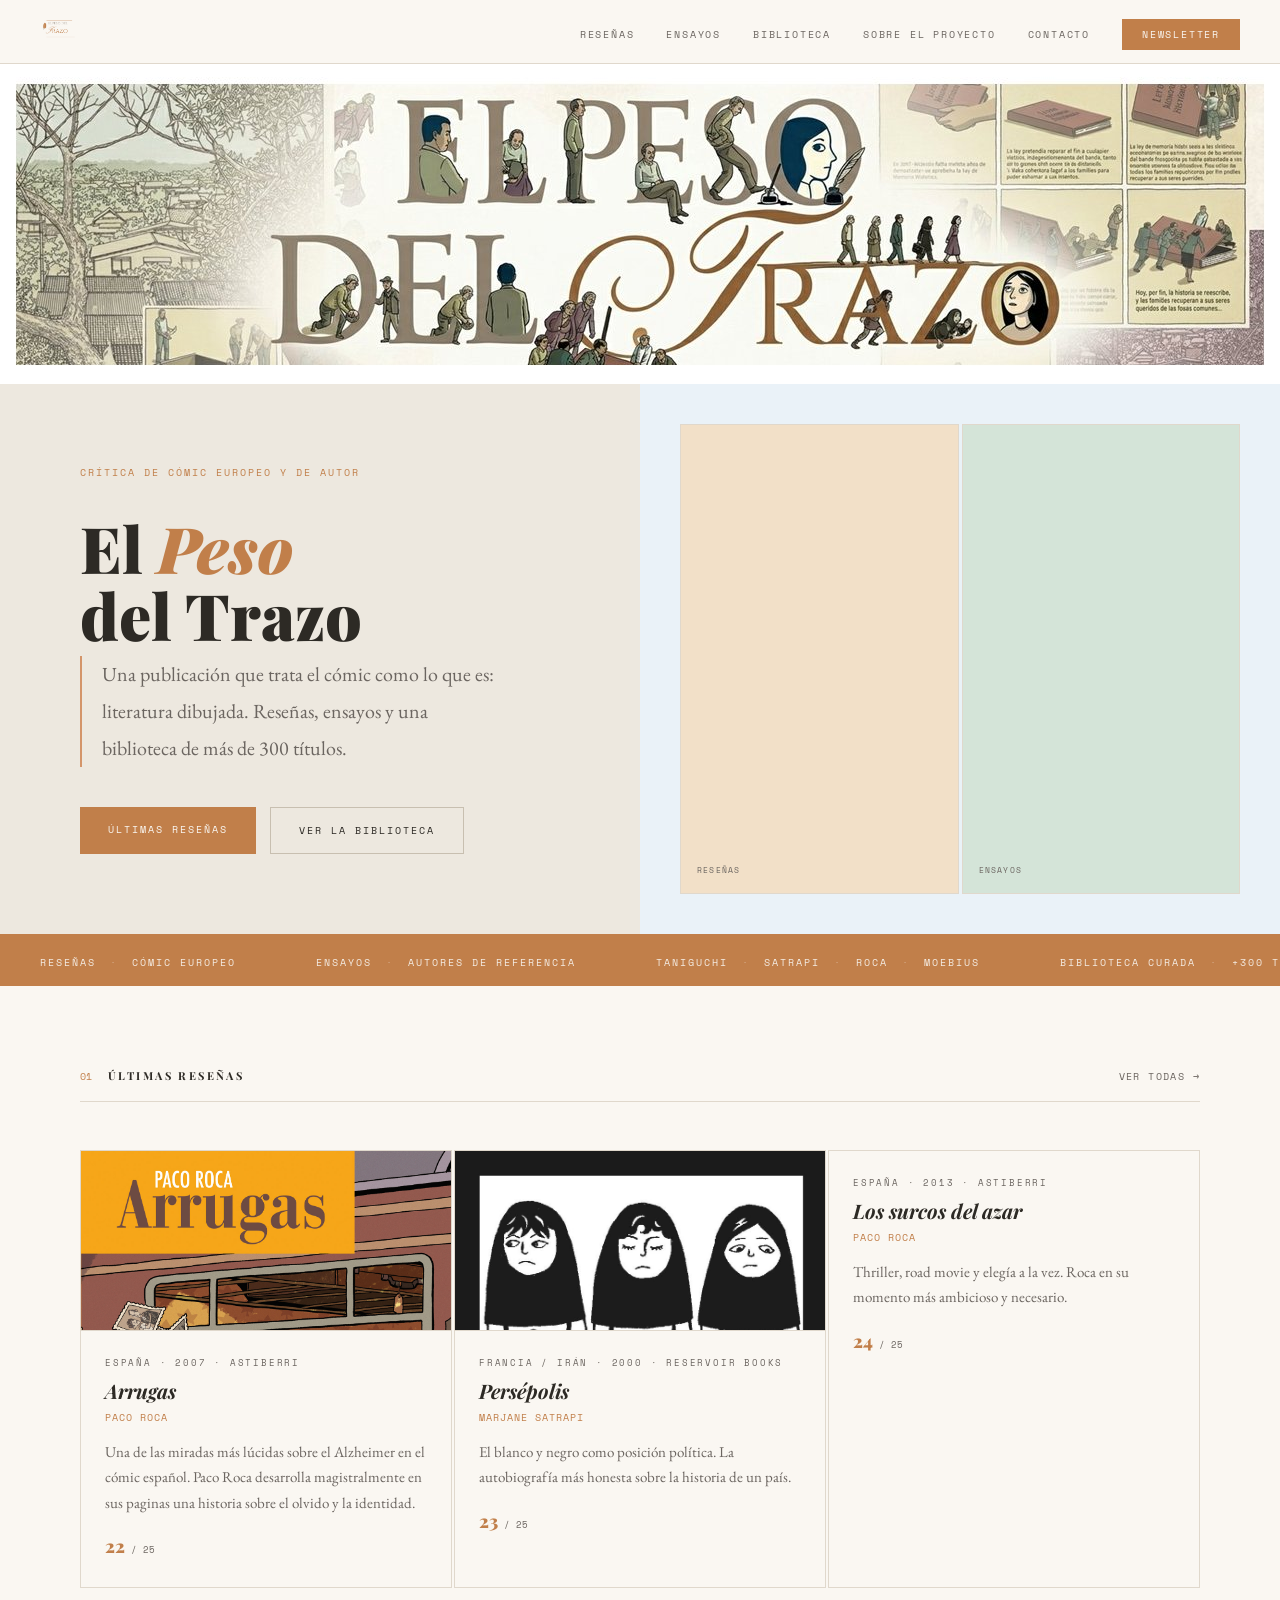
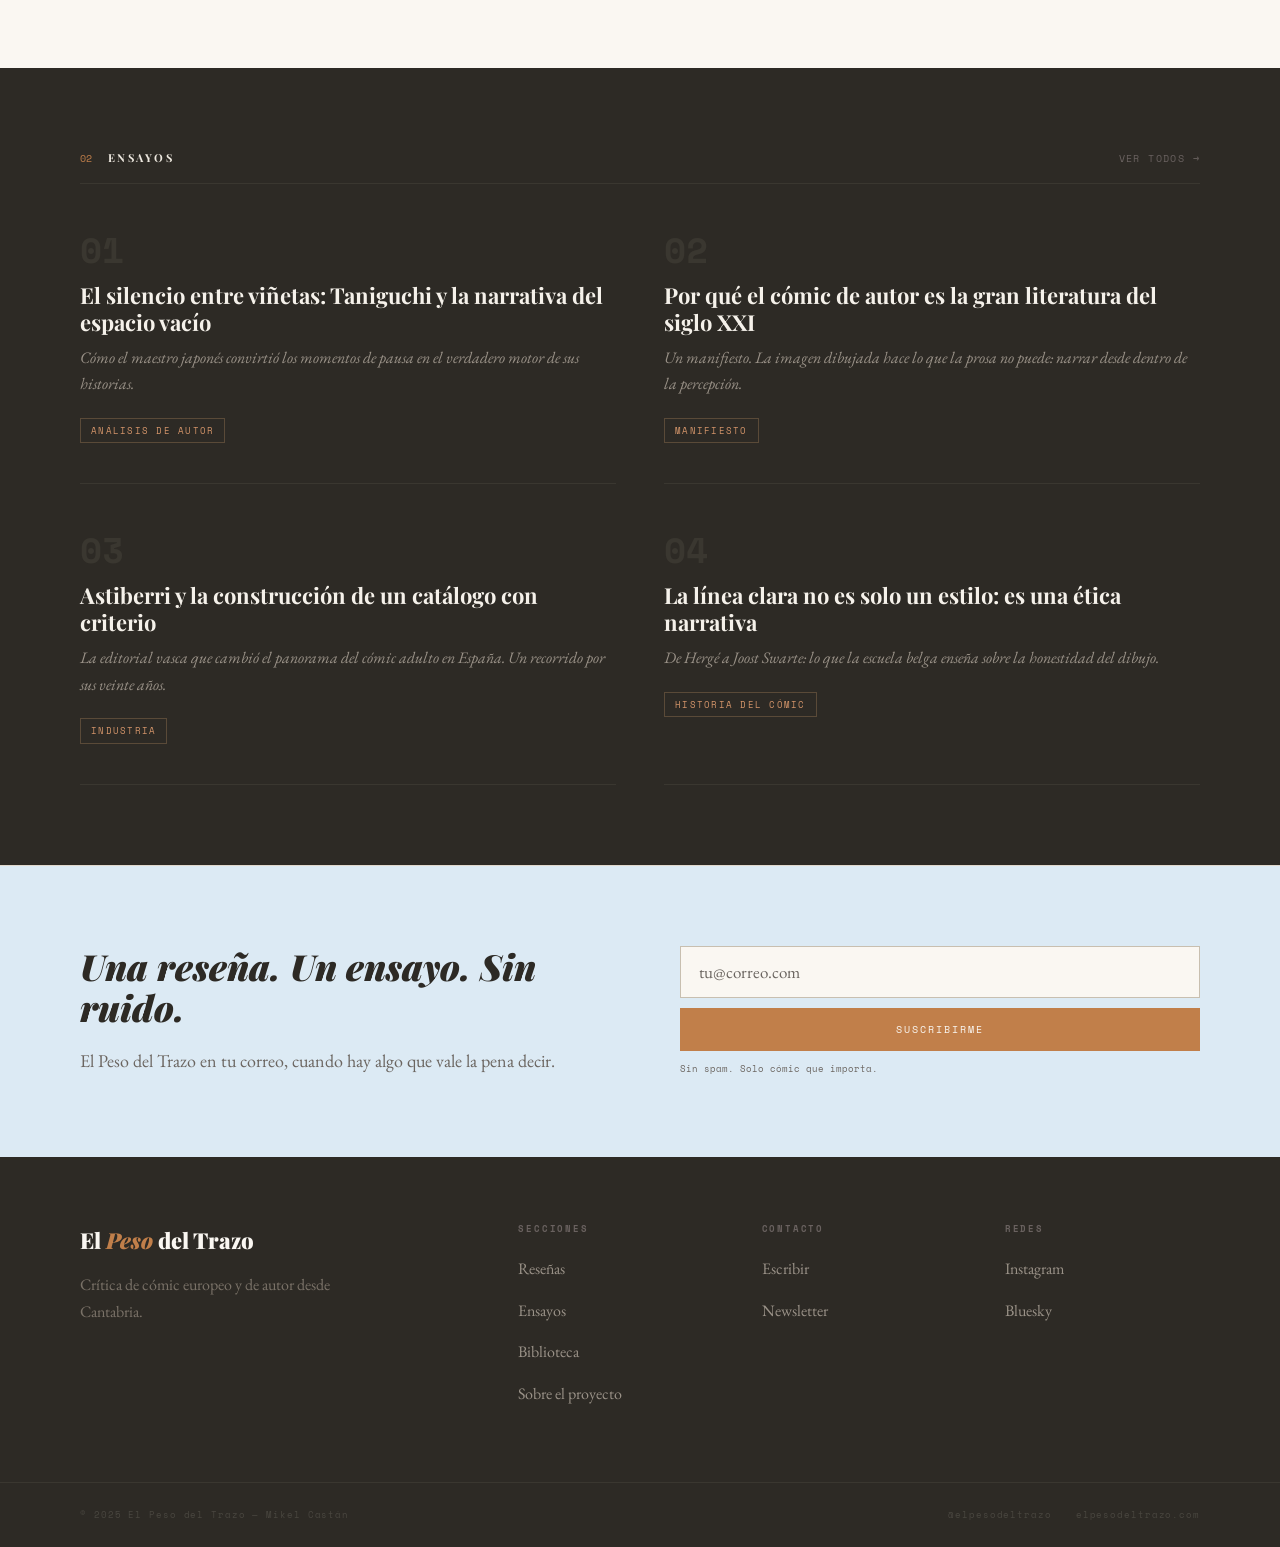
==== commit c5727b45: "Actualizacion Analytics" ====
--- a/index.html
+++ b/index.html
@@ -156,6 +156,14 @@
     .newsletter { grid-template-columns: 1fr; padding: 48px 24px; gap: 40px; }
   }
 </style>
+<!-- Google Analytics -->
+<script async src="https://www.googletagmanager.com/gtag/js?id=G-3R37JP1G54"></script>
+<script>
+  window.dataLayer = window.dataLayer || [];
+  function gtag(){{dataLayer.push(arguments);}}
+  gtag("js", new Date());
+  gtag("config", "G-3R37JP1G54");
+</script>
 </head>
 <body>
 <nav>
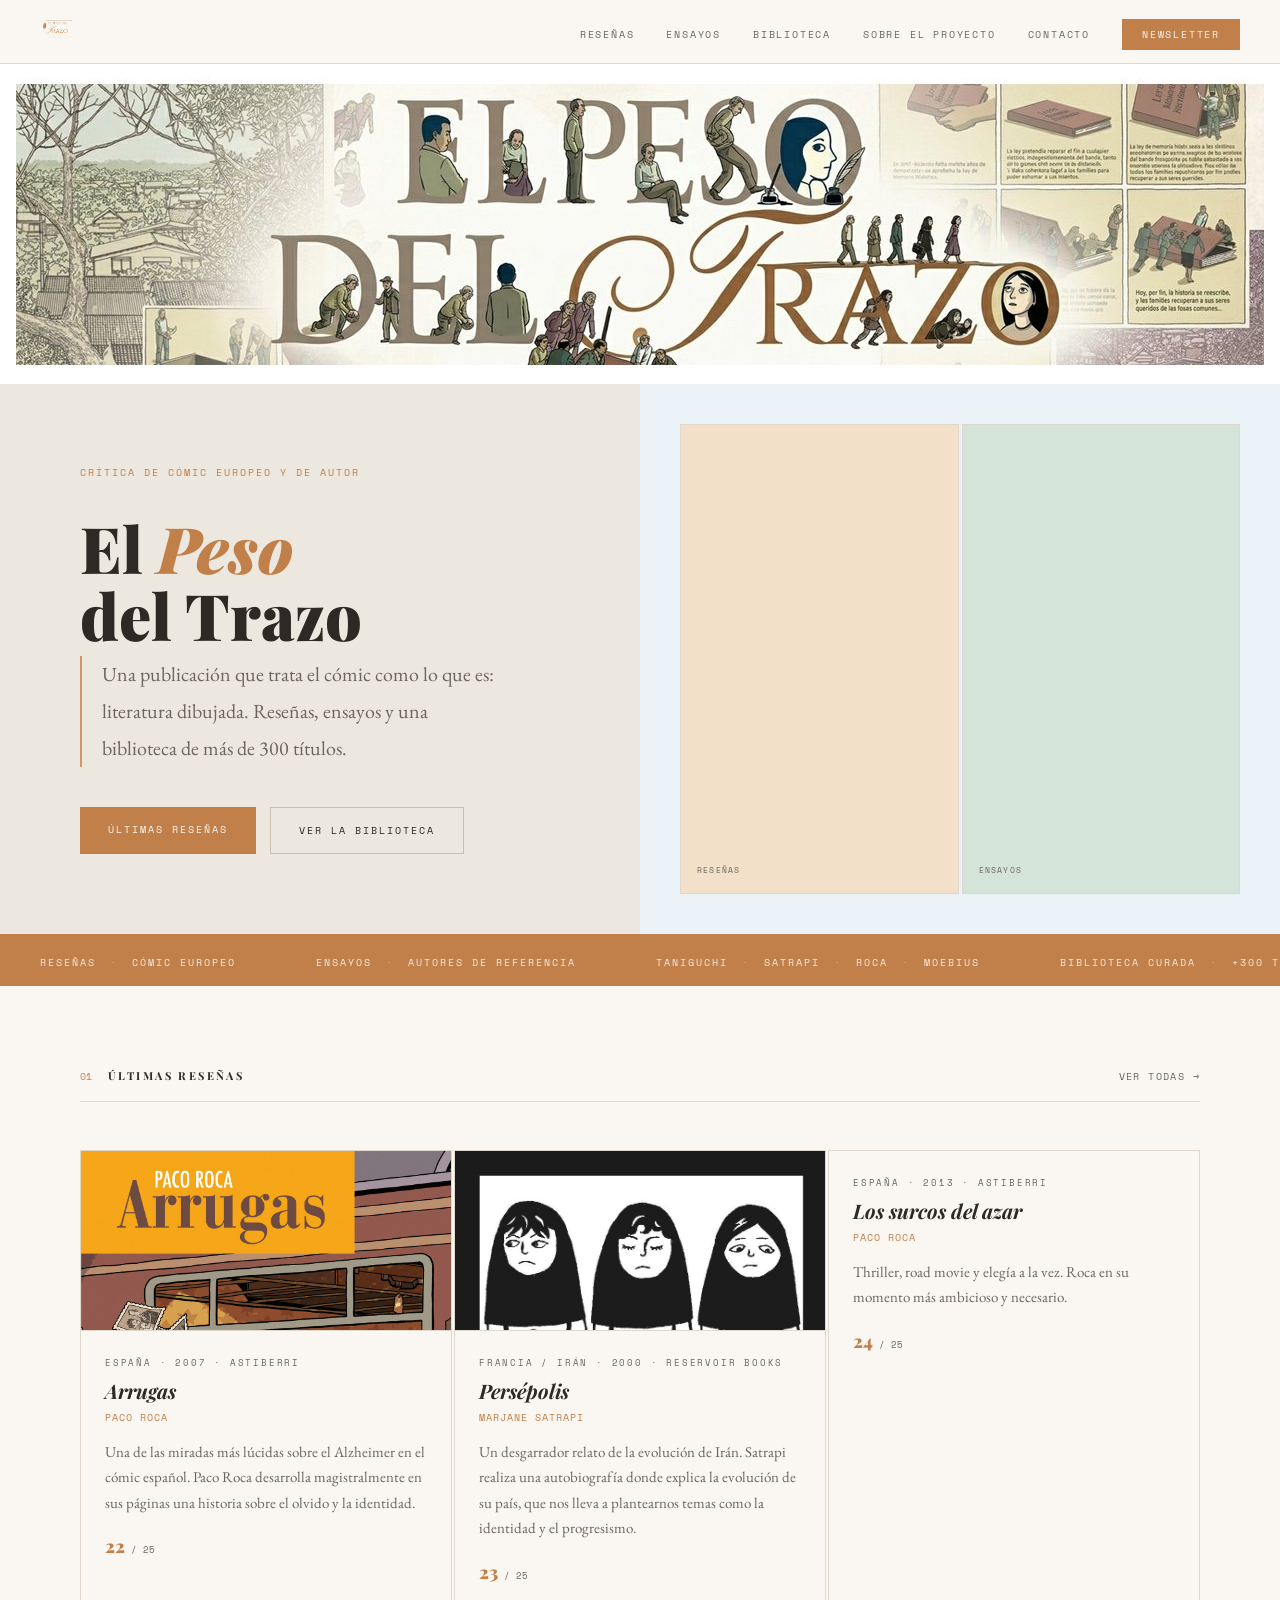
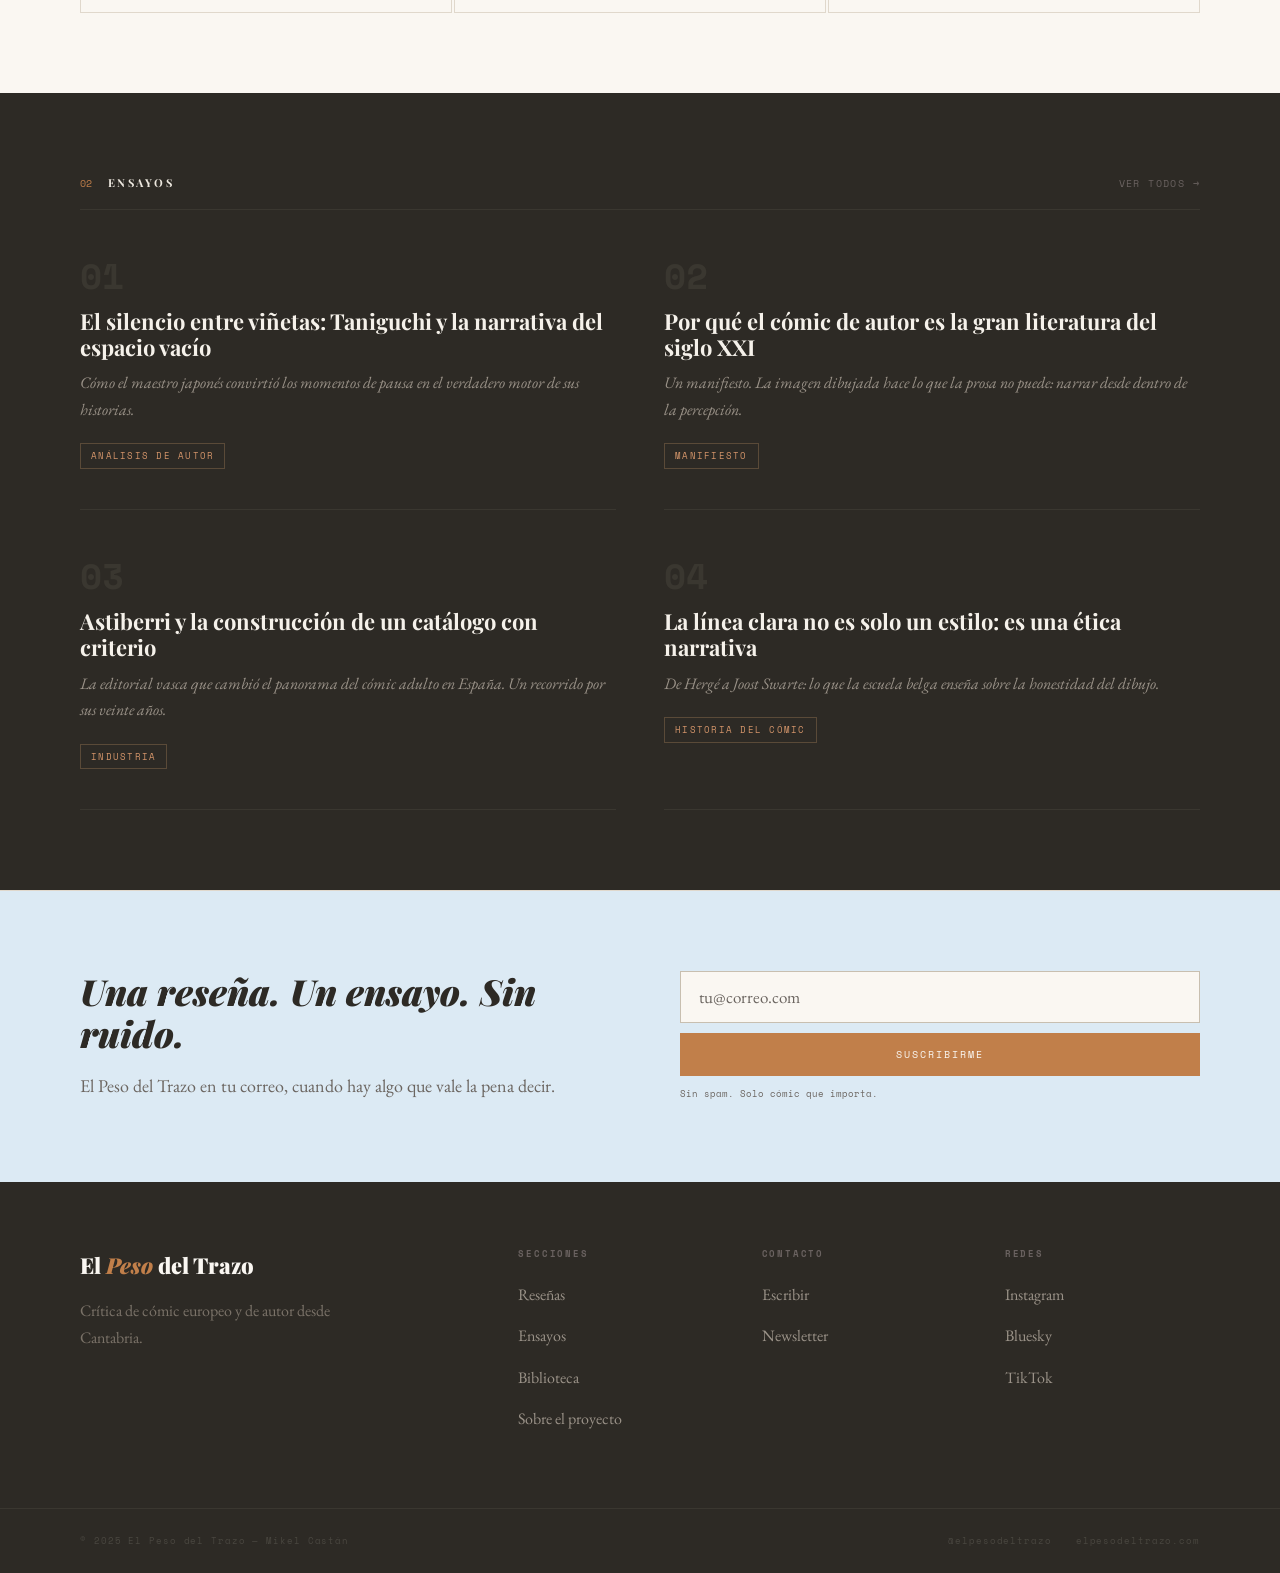
==== commit 3854bc63: "Update index.html" ====
--- a/index.html
+++ b/index.html
@@ -178,6 +178,10 @@
     <li><a href="contacto.html">Contacto</a></li>
     <li><a href="newsletter.html" class="nav-cta">Newsletter</a></li>
   </ul>
+
+    <button class="nav-hamburguesa" id="hamburguesa" aria-label="Menú">
+    <span></span><span></span><span></span>
+  </button>
 </nav>
 
 <div class="banner-global"><img src="banner.png" alt="El Peso del Trazo"></div>
@@ -249,8 +253,7 @@
     </div>
     <div class="footer-col"><h4>Secciones</h4><ul><li><a href="resenas.html">Reseñas</a></li><li><a href="ensayos.html">Ensayos</a></li><li><a href="biblioteca.html">Biblioteca</a></li><li><a href="sobre.html">Sobre el proyecto</a></li></ul></div>
     <div class="footer-col"><h4>Contacto</h4><ul><li><a href="contacto.html">Escribir</a></li><li><a href="newsletter.html">Newsletter</a></li></ul></div>
-    <div class="footer-col"><h4>Redes</h4><ul><li><a href="#">Instagram</a></li><li><a href="#">Bluesky</a></li></ul></div>
-  </div>
+<div class="footer-col"><h4>Redes</h4><ul><li><a href="https://www.instagram.com/elpesodeltrazo/" target="_blank">Instagram</a></li><li><a href="https://bsky.app/profile/elpesodeltrazo.com" target="_blank">Bluesky</a></li><li><a href="https://www.tiktok.com/@elpesodeltrazo6" target="_blank">TikTok</a></li></ul></div>  </div>
   <div class="footer-bottom">
     <span class="footer-copy">© 2025 El Peso del Trazo — Mikel Castán</span>
     <div class="footer-redes"><a href="#">@elpesodeltrazo</a><a href="#">elpesodeltrazo.com</a></div>
@@ -291,5 +294,18 @@
   };
   totalHome();
 </script>
+
+  <script>
+  const btn = document.getElementById('hamburguesa');
+  const links = document.querySelector('.nav-links');
+  btn.addEventListener('click', () => {
+    btn.classList.toggle('abierto');
+    links.classList.toggle('abierto');
+  });
+  links.querySelectorAll('a').forEach(a => a.addEventListener('click', () => {
+    btn.classList.remove('abierto');
+    links.classList.remove('abierto');
+  }));
+</script>
 </body>
 </html>
--- a/base.css
+++ b/base.css
@@ -262,14 +262,62 @@
 }
 
 .footer-redes a:hover { color: var(--acento-claro); }
-
 /* ── RESPONSIVE ── */
 @media (max-width: 900px) {
   nav { padding: 0 20px; }
   .nav-links { gap: 16px; }
-  .nav-links li:not(:last-child):not(:nth-last-child(2)) { display: none; }
   .page-header { padding: 40px 24px 32px; }
   .main-content { padding: 40px 24px; }
   .footer-top { grid-template-columns: 1fr 1fr; gap: 32px; padding: 48px 24px; }
   .footer-bottom { flex-direction: column; gap: 12px; padding: 20px 24px; }
 }
+
+/* ── HAMBURGUESA ── */
+.nav-hamburguesa {
+  display: none;
+  flex-direction: column;
+  justify-content: center;
+  gap: 5px;
+  width: 36px;
+  height: 36px;
+  background: none;
+  border: none;
+  cursor: pointer;
+  padding: 4px;
+}
+
+.nav-hamburguesa span {
+  display: block;
+  width: 100%;
+  height: 2px;
+  background: var(--texto);
+  transition: all 0.3s;
+}
+
+.nav-hamburguesa.abierto span:nth-child(1) { transform: translateY(7px) rotate(45deg); }
+.nav-hamburguesa.abierto span:nth-child(2) { opacity: 0; }
+.nav-hamburguesa.abierto span:nth-child(3) { transform: translateY(-7px) rotate(-45deg); }
+
+@media (max-width: 768px) {
+  .nav-hamburguesa { display: flex; }
+
+  .nav-links {
+    display: none;
+    position: fixed;
+    top: 64px;
+    left: 0; right: 0;
+    background: var(--crema);
+    border-bottom: 1px solid var(--borde);
+    flex-direction: column;
+    align-items: flex-start;
+    gap: 0;
+    padding: 8px 0;
+    z-index: 150;
+  }
+
+  .nav-links.abierto { display: flex; }
+  .nav-links li { width: 100%; }
+  .nav-links a { display: block; padding: 14px 24px; font-size: 11px; border-bottom: 1px solid var(--borde); }
+  .nav-links li:last-child a { border-bottom: none; }
+  .nav-cta { margin: 8px 24px; width: calc(100% - 48px); text-align: center; }
+}
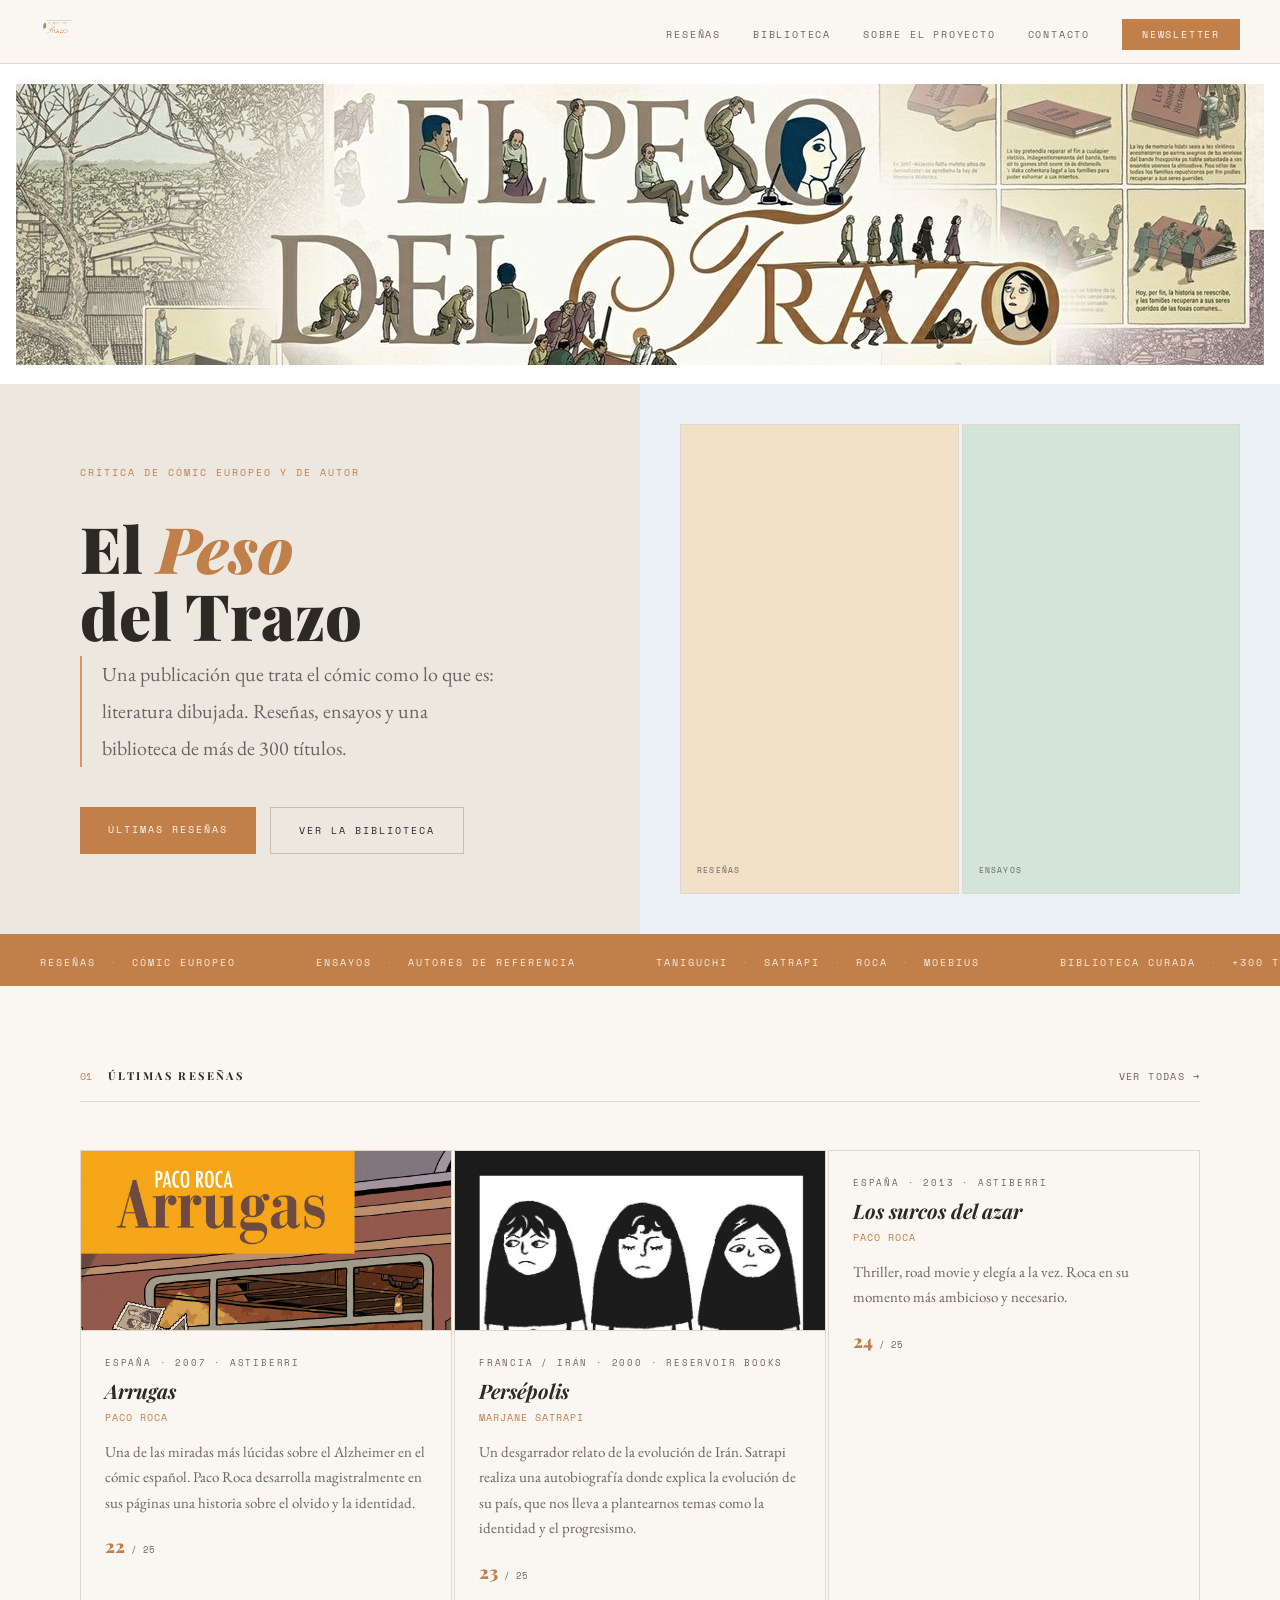
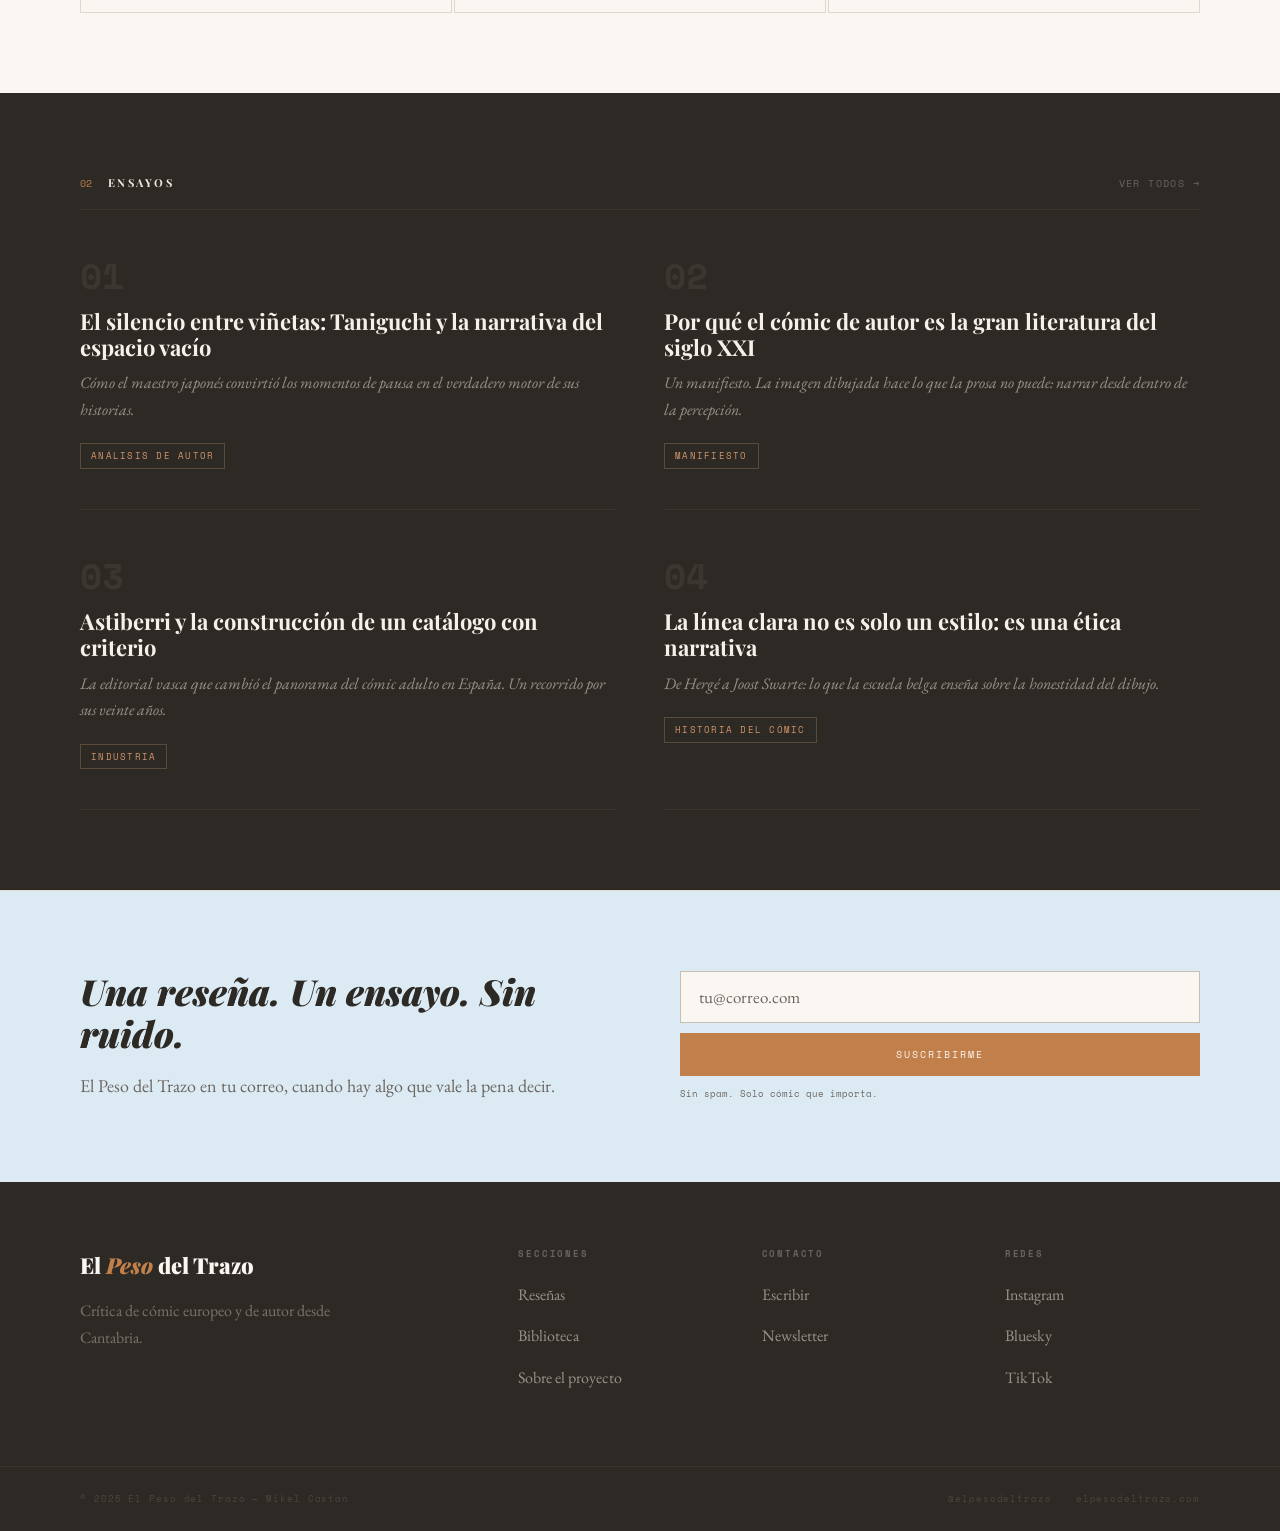
==== commit a91f9369: "Update index.html" ====
--- a/index.html
+++ b/index.html
@@ -172,7 +172,6 @@
   </a>
   <ul class="nav-links">
     <li><a href="resenas.html">Reseñas</a></li>
-    <li><a href="ensayos.html">Ensayos</a></li>
     <li><a href="biblioteca.html">Biblioteca</a></li>
     <li><a href="sobre.html">Sobre el proyecto</a></li>
     <li><a href="contacto.html">Contacto</a></li>
@@ -251,7 +250,7 @@
       <div class="footer-logo">El <span>Peso</span> del Trazo</div>
       <p class="footer-desc">Crítica de cómic europeo y de autor desde Cantabria.</p>
     </div>
-    <div class="footer-col"><h4>Secciones</h4><ul><li><a href="resenas.html">Reseñas</a></li><li><a href="ensayos.html">Ensayos</a></li><li><a href="biblioteca.html">Biblioteca</a></li><li><a href="sobre.html">Sobre el proyecto</a></li></ul></div>
+    <div class="footer-col"><h4>Secciones</h4><ul><li><a href="resenas.html">Reseñas</a></li><li><a href="biblioteca.html">Biblioteca</a></li><li><a href="sobre.html">Sobre el proyecto</a></li></ul></div>
     <div class="footer-col"><h4>Contacto</h4><ul><li><a href="contacto.html">Escribir</a></li><li><a href="newsletter.html">Newsletter</a></li></ul></div>
 <div class="footer-col"><h4>Redes</h4><ul><li><a href="https://www.instagram.com/elpesodeltrazo/" target="_blank">Instagram</a></li><li><a href="https://bsky.app/profile/elpesodeltrazo.com" target="_blank">Bluesky</a></li><li><a href="https://www.tiktok.com/@elpesodeltrazo6" target="_blank">TikTok</a></li></ul></div>  </div>
   <div class="footer-bottom">
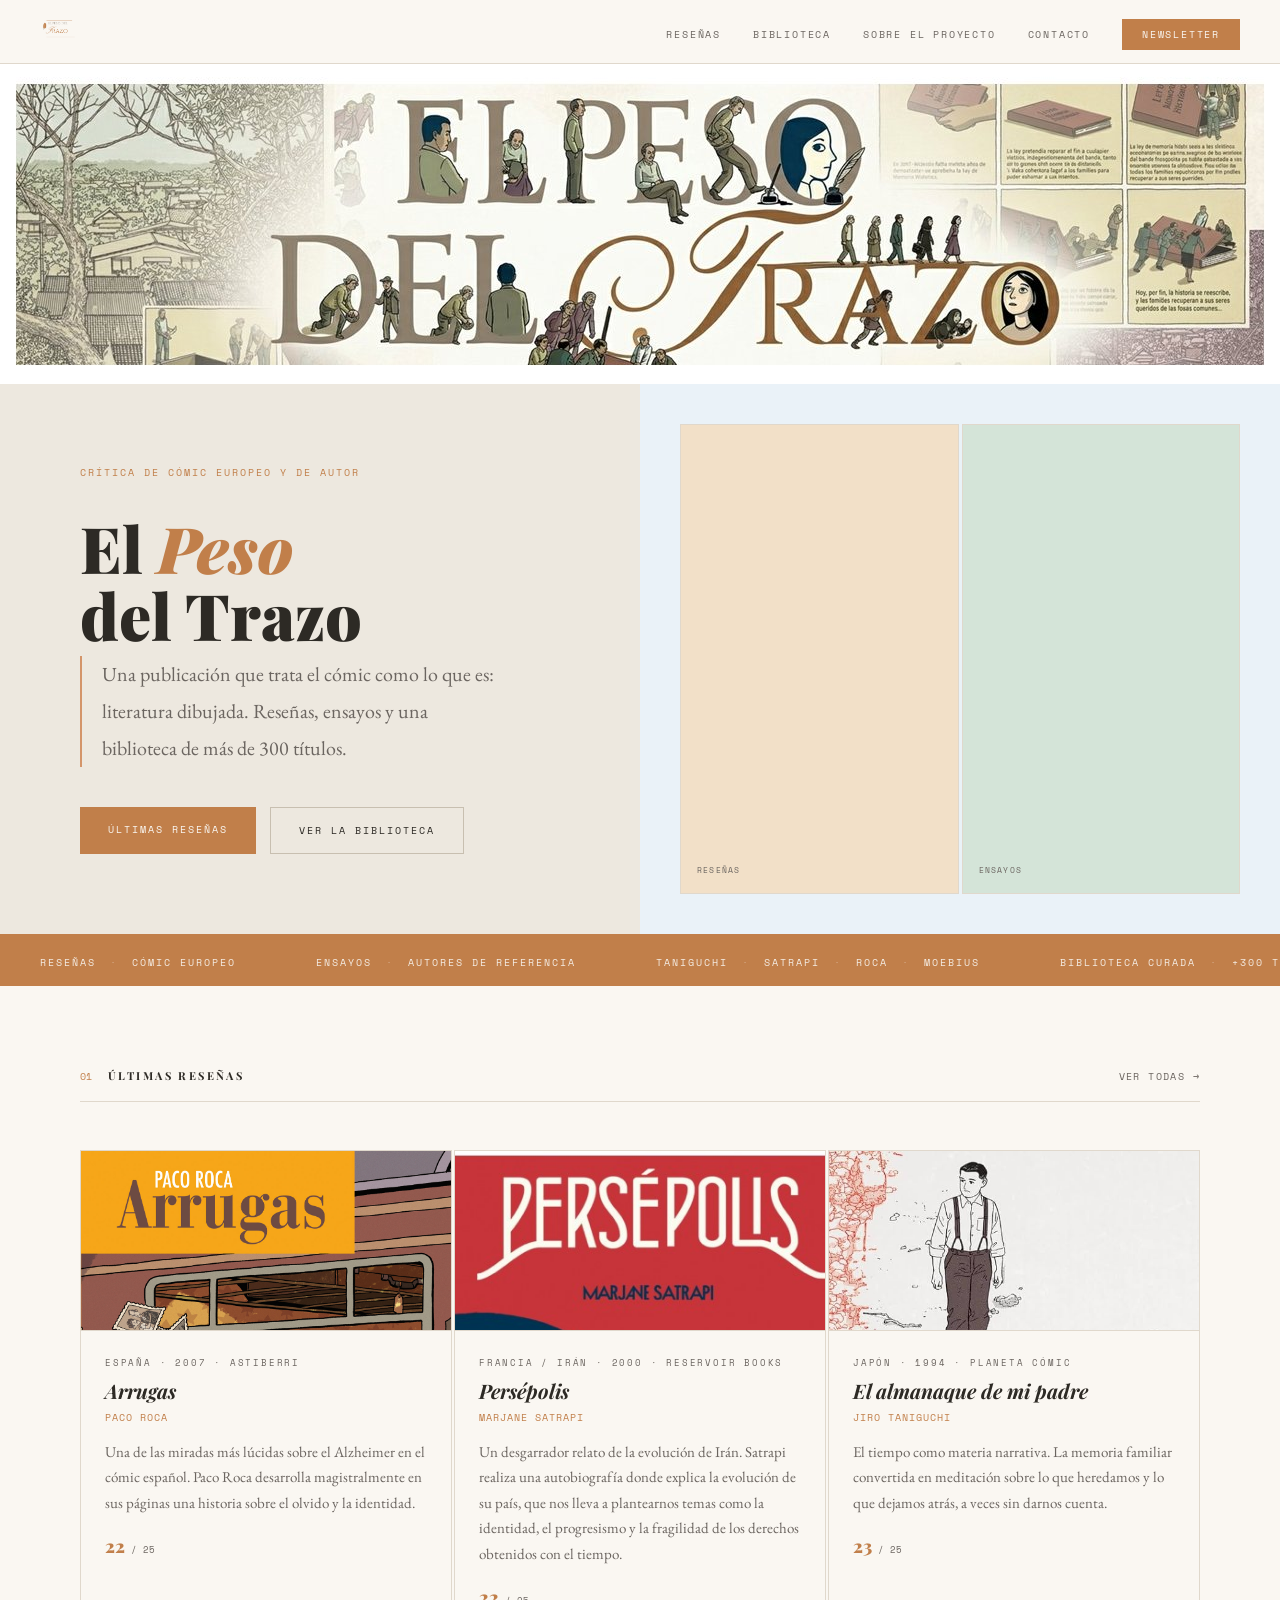
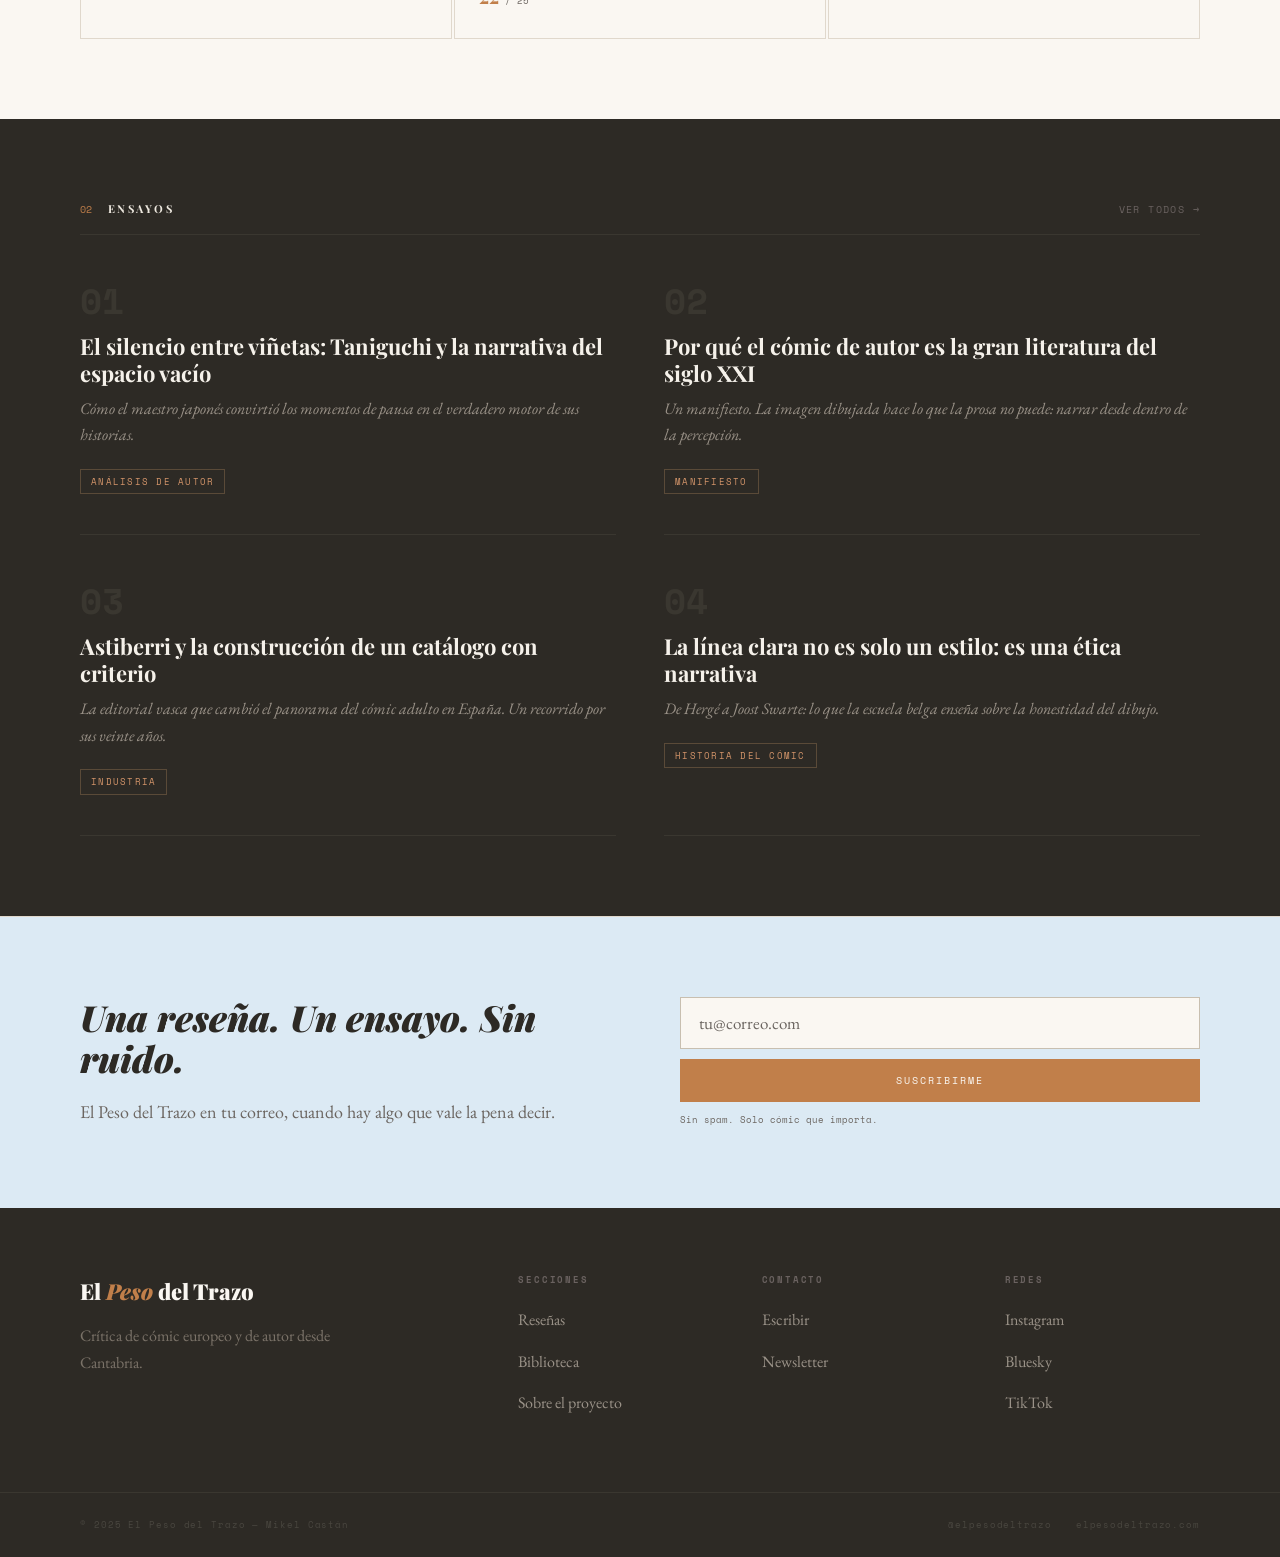
==== commit 0661b0ae: "Update index.html" ====
--- a/index.html
+++ b/index.html
@@ -3,6 +3,30 @@
 <head>
 <meta charset="UTF-8">
 <meta name="viewport" content="width=device-width, initial-scale=1.0">
+
+ <!-- SEO Meta Tags -->
+<meta name="description" content="Crítica de cómic europeo y de autor. Reseñas argumentadas con cinco criterios, ensayos sobre Taniguchi, Satrapi, Roca, Moebius y los grandes maestros del noveno arte.">
+<meta name="keywords" content="cómic europeo, novela gráfica, crítica cómic, reseñas cómic, ensayos cómic, Paco Roca, Taniguchi, Satrapi, Moebius">
+<meta name="author" content="Mikel Castán">
+<meta name="robots" content="index, follow">
+<meta name="language" content="es">
+<link rel="canonical" href="https://elpesodeltrazo.com/">
+
+<!-- Open Graph (Facebook, LinkedIn, WhatsApp) -->
+<meta property="og:type" content="website">
+<meta property="og:url" content="https://elpesodeltrazo.com/">
+<meta property="og:title" content="El Peso del Trazo — Crítica de cómic europeo y de autor">
+<meta property="og:description" content="Reseñas argumentadas y ensayos sobre novela gráfica europea. Análisis de los grandes maestros del noveno arte.">
+<meta property="og:image" content="https://elpesodeltrazo.com/banner.png">
+<meta property="og:locale" content="es_ES">
+<meta property="og:site_name" content="El Peso del Trazo">
+
+<!-- Twitter Card -->
+<meta name="twitter:card" content="summary_large_image">
+<meta name="twitter:title" content="El Peso del Trazo — Crítica de cómic europeo">
+<meta name="twitter:description" content="Reseñas argumentadas y ensayos sobre novela gráfica europea y de autor.">
+<meta name="twitter:image" content="https://elpesodeltrazo.com/banner.png">
+  
 <title>El Peso del Trazo — Crítica de cómic europeo y de autor</title>
 <link rel="stylesheet" href="base.css">
 <style>
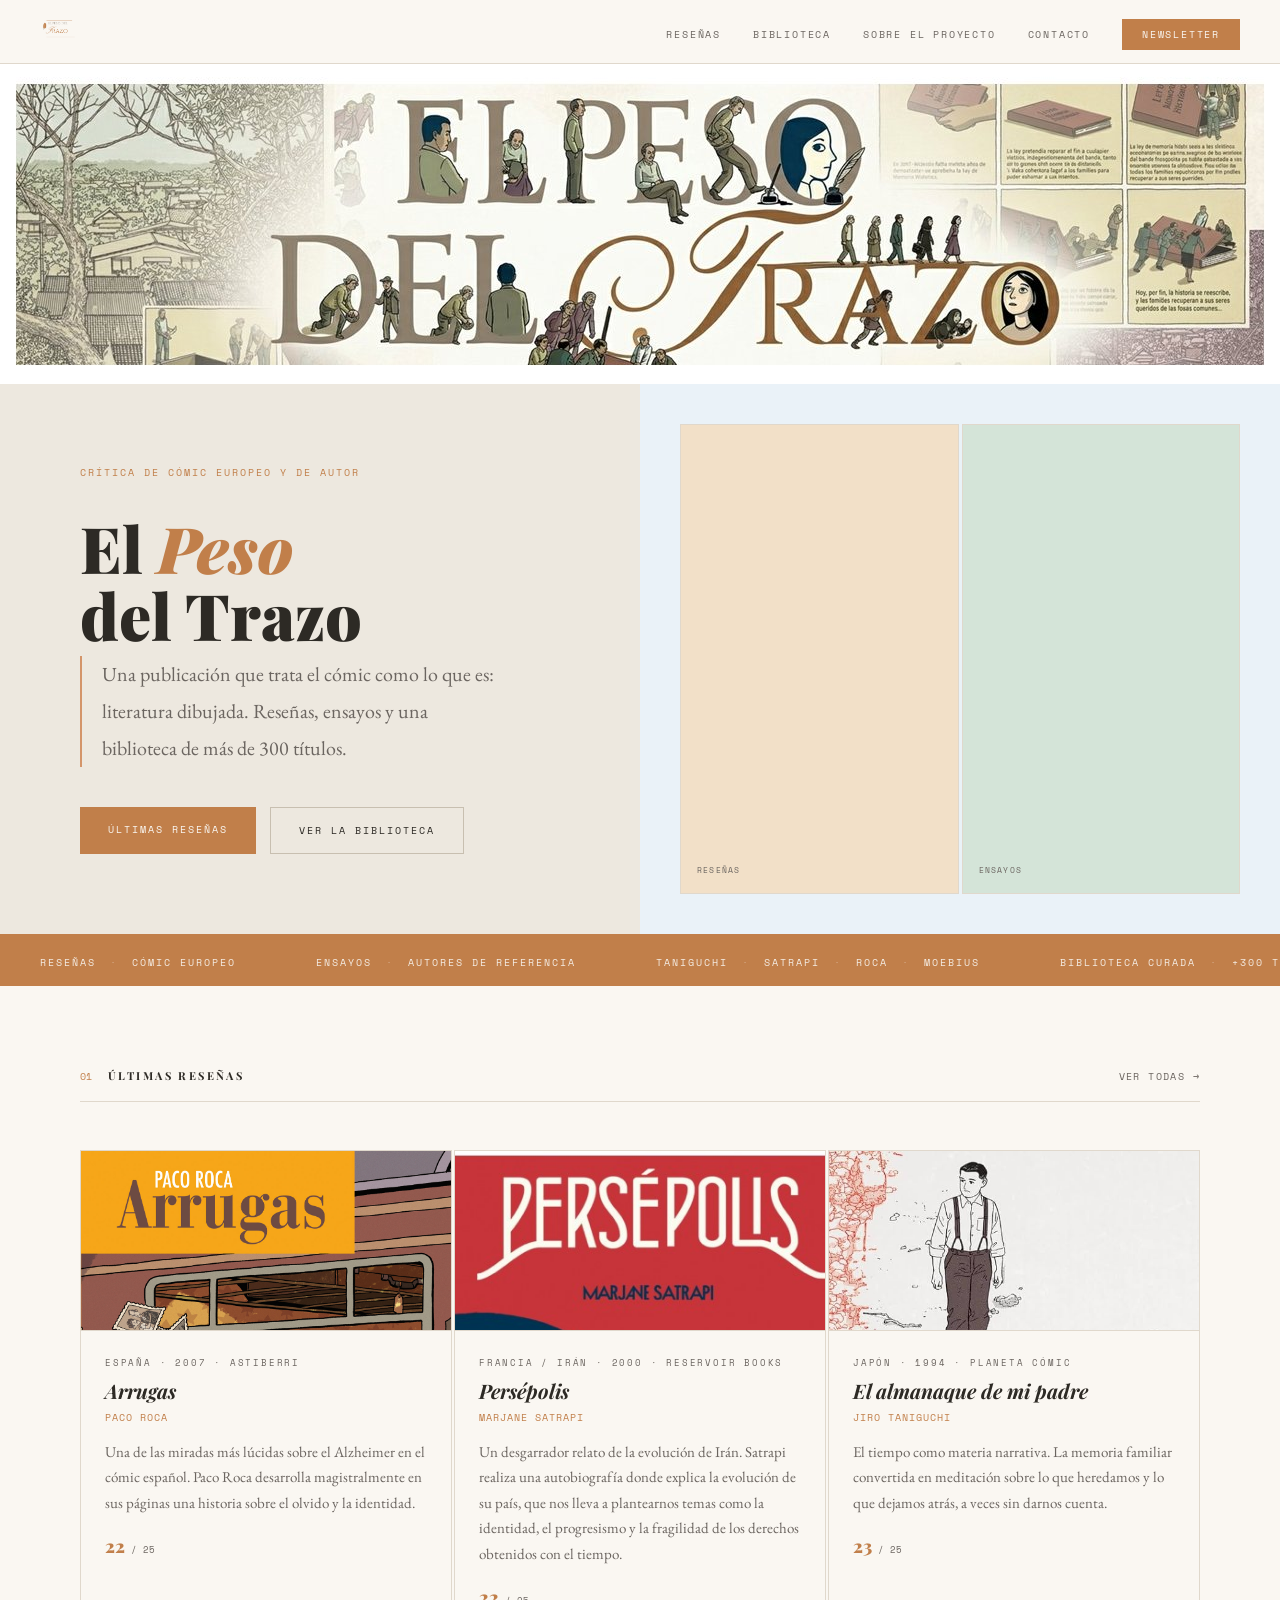
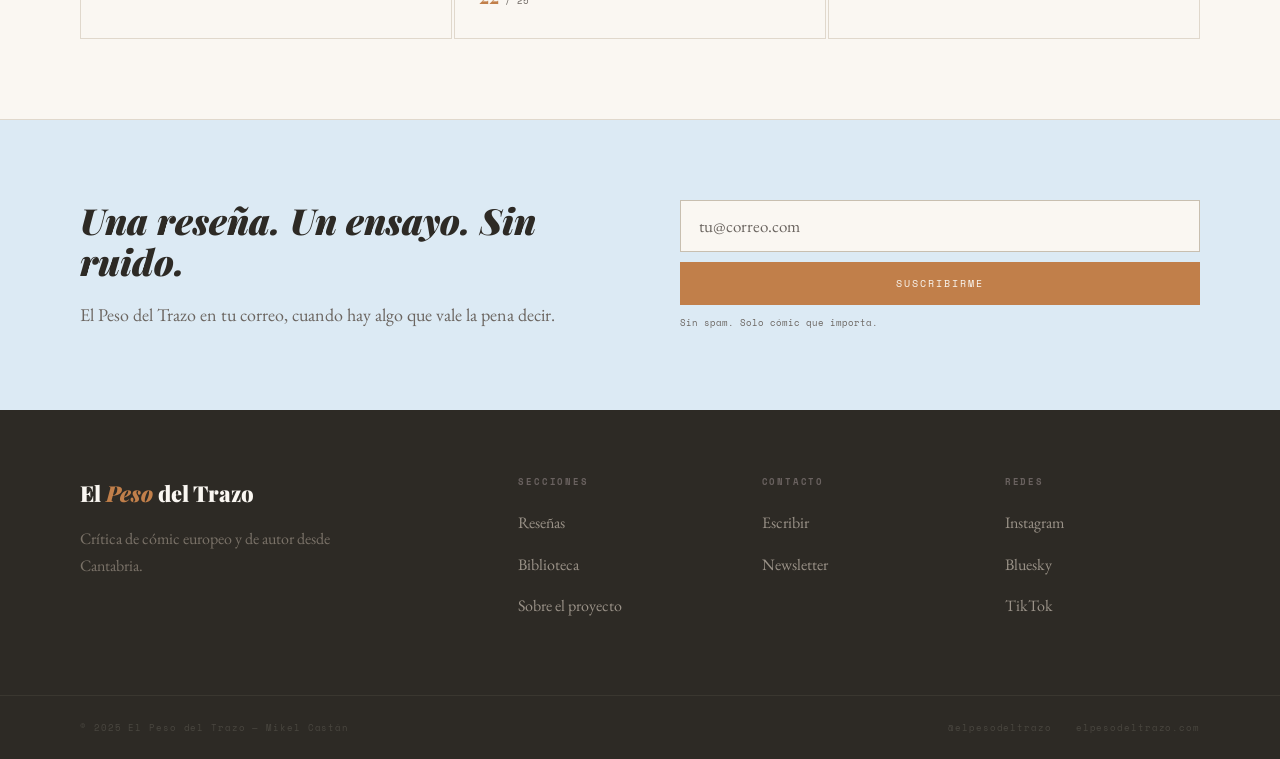
==== commit 071c6aa7: "Update index.html" ====
--- a/index.html
+++ b/index.html
@@ -247,8 +247,8 @@
   <div class="resenas-grid" id="resenas-home"></div>
 </section>
 
-<section class="seccion oscura">
-  <div class="seccion-header">
+<section class="seccion oscura" style="display:none">
+ <div class="seccion-header">
     <span class="seccion-num">02</span>
     <h2 class="seccion-titulo">Ensayos</h2>
     <a href="ensayos.html" class="seccion-link">Ver todos →</a>
